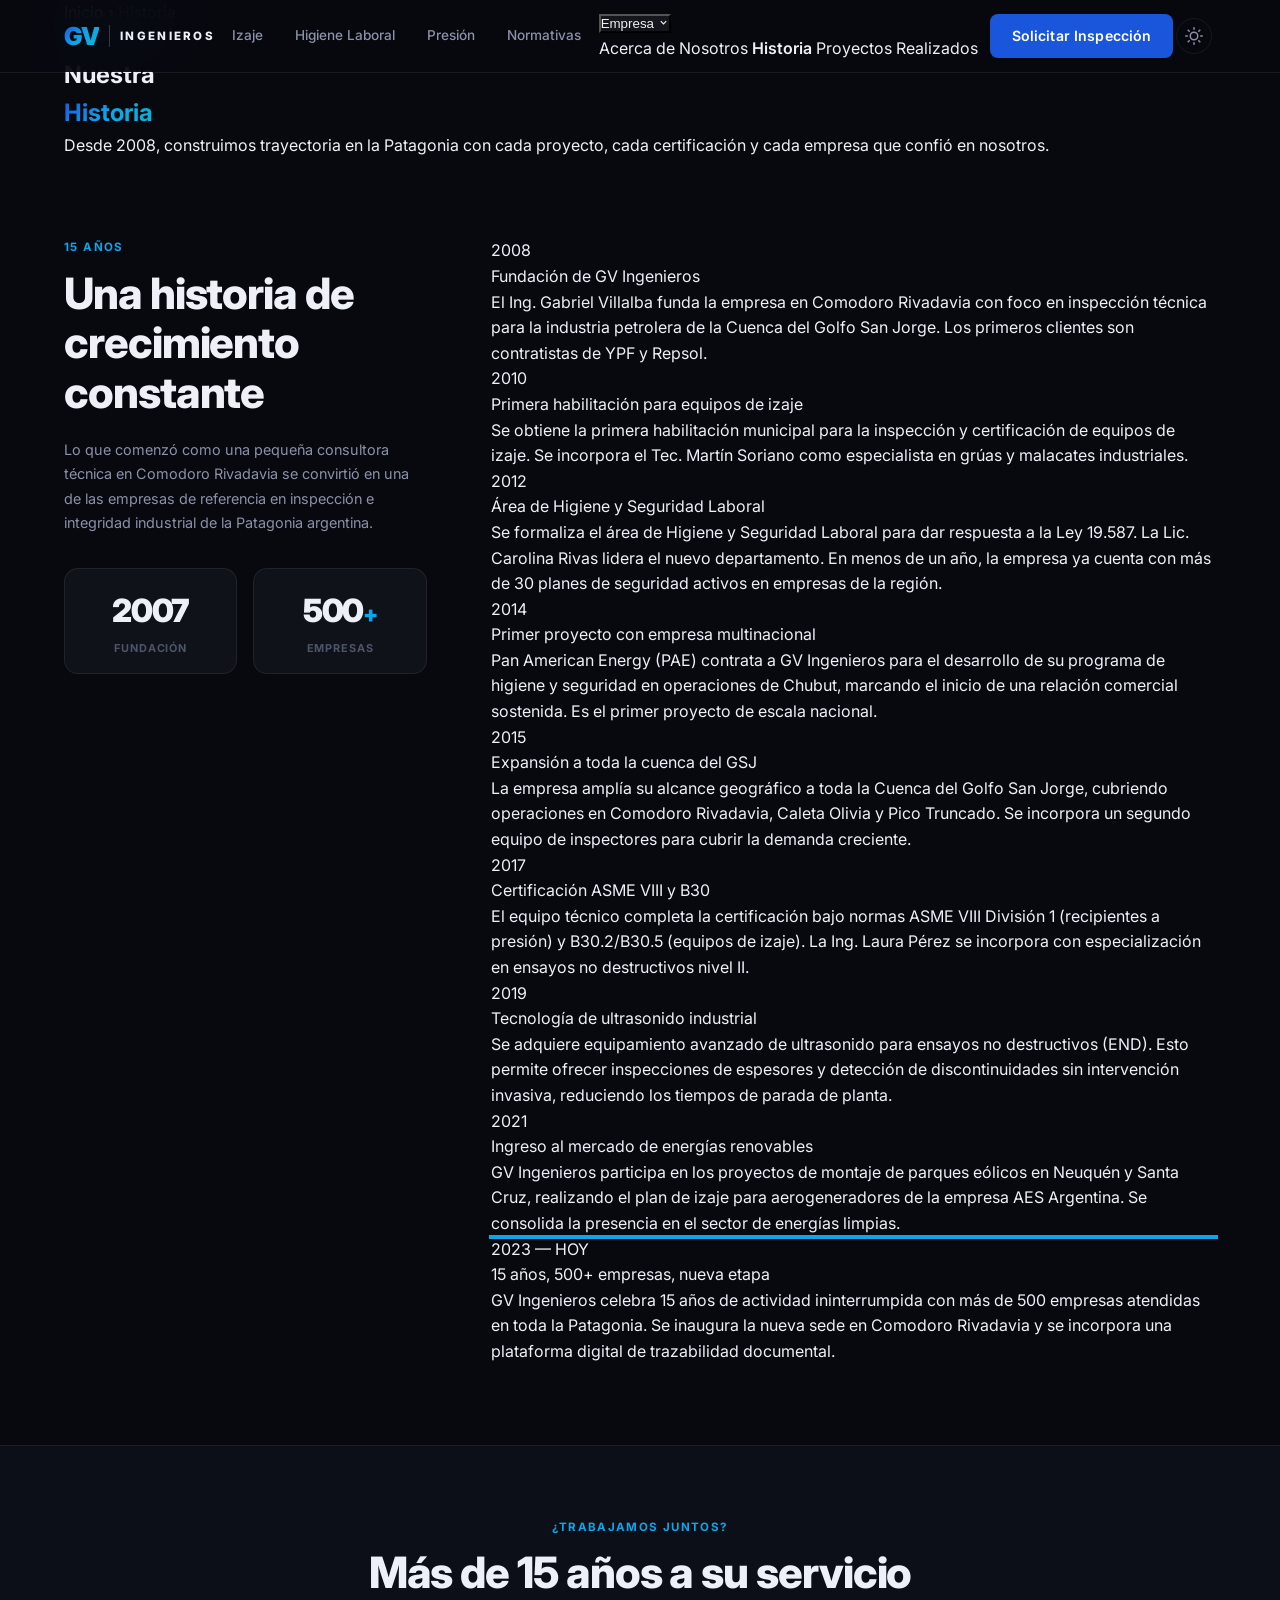
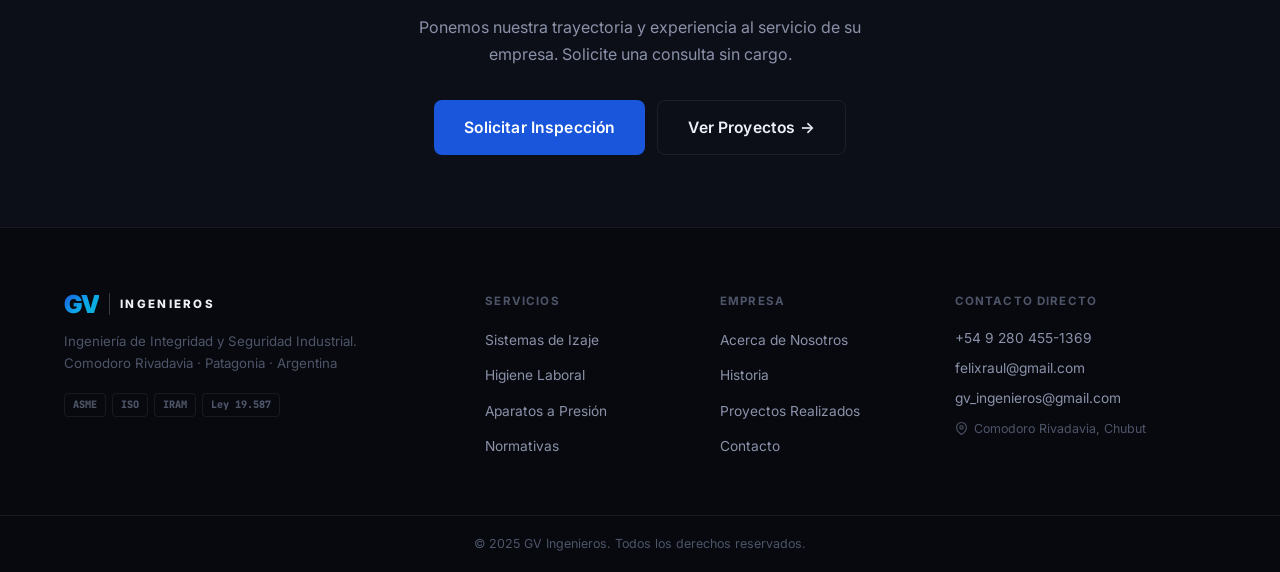
==== historia.html @ 183cc057 "feat: add Nosotros, Historia, Proyectos subpages + nav dropdown - New page nosotros.html: Misión, Vi" ====
<!DOCTYPE html>
<html lang="es">
<head>
  <meta charset="UTF-8" />
  <meta name="viewport" content="width=device-width, initial-scale=1.0" />
  <title>Historia — GV Ingenieros</title>
  <meta name="description" content="Más de 15 años de trayectoria en ingeniería de integridad industrial en la Patagonia argentina. Conocé nuestra historia." />
  <script>if(localStorage.getItem('gv-theme')==='light')document.documentElement.setAttribute('data-theme','light');</script>
  <link rel="stylesheet" href="styles.css" />
  <link rel="preconnect" href="https://fonts.googleapis.com" />
  <link rel="preconnect" href="https://fonts.gstatic.com" crossorigin />
  <link href="https://fonts.googleapis.com/css2?family=Inter:wght@300;400;500;600;700;800;900&family=JetBrains+Mono:wght@400;500&display=swap" rel="stylesheet" />
</head>
<body>

  <!-- ===== HEADER ===== -->
  <header class="header scrolled" id="header">
    <div class="container header__inner">
      <a href="./index.html" class="logo">
        <span class="logo__gv">GV</span>
        <span class="logo__sep"></span>
        <span class="logo__ingenieros">INGENIEROS</span>
      </a>
      <nav class="nav" id="nav">
        <a href="./index.html#izaje"      class="nav__link">Izaje</a>
        <a href="./index.html#higiene"    class="nav__link">Higiene Laboral</a>
        <a href="./index.html#presion"    class="nav__link">Presión</a>
        <a href="./index.html#normativas" class="nav__link">Normativas</a>
        <div class="nav__dropdown">
          <button class="nav__dropdown-btn nav__link--active">
            Empresa
            <svg width="11" height="11" viewBox="0 0 24 24" fill="none" stroke="currentColor" stroke-width="2.5"><polyline points="6 9 12 15 18 9"/></svg>
          </button>
          <div class="nav__dropdown-menu">
            <a href="./nosotros.html">Acerca de Nosotros</a>
            <a href="./historia.html" style="color:var(--text);font-weight:600;">Historia</a>
            <a href="./proyectos.html">Proyectos Realizados</a>
          </div>
        </div>
        <a href="./index.html#contacto" class="btn btn--primary nav__cta">Solicitar Inspección</a>
      </nav>
      <button class="theme-toggle" id="themeToggle" aria-label="Cambiar tema">
        <svg class="theme-toggle__sun" width="18" height="18" viewBox="0 0 24 24" fill="none" stroke="currentColor" stroke-width="2" stroke-linecap="round"><circle cx="12" cy="12" r="5"/><line x1="12" y1="1" x2="12" y2="3"/><line x1="12" y1="21" x2="12" y2="23"/><line x1="4.22" y1="4.22" x2="5.64" y2="5.64"/><line x1="18.36" y1="18.36" x2="19.78" y2="19.78"/><line x1="1" y1="12" x2="3" y2="12"/><line x1="21" y1="12" x2="23" y2="12"/><line x1="4.22" y1="19.78" x2="5.64" y2="18.36"/><line x1="18.36" y1="5.64" x2="19.78" y2="4.22"/></svg>
        <svg class="theme-toggle__moon" width="18" height="18" viewBox="0 0 24 24" fill="none" stroke="currentColor" stroke-width="2" stroke-linecap="round"><path d="M21 12.79A9 9 0 1 1 11.21 3 7 7 0 0 0 21 12.79z"/></svg>
      </button>
      <button class="nav__toggle" id="navToggle" aria-label="Abrir menú" aria-expanded="false">
        <span></span><span></span><span></span>
      </button>
    </div>
  </header>

  <!-- ===== PAGE HERO ===== -->
  <section class="page-hero">
    <div class="container">
      <nav class="page-hero__breadcrumb" aria-label="Breadcrumb">
        <a href="./index.html">Inicio</a>
        <span>›</span>
        <span style="color:var(--text-2)">Historia</span>
      </nav>
      <span class="section-label">Trayectoria</span>
      <h1 class="page-hero__title">Nuestra<br /><span class="gradient-text">Historia</span></h1>
      <p class="page-hero__sub">Desde 2008, construimos trayectoria en la Patagonia con cada proyecto, cada certificación y cada empresa que confió en nosotros.</p>
    </div>
  </section>

  <!-- ===== TIMELINE ===== -->
  <section class="section" style="padding:80px 0;">
    <div class="container">
      <div style="display:grid;grid-template-columns:1fr 2fr;gap:64px;align-items:start;">

        <div class="reveal" style="position:sticky;top:calc(var(--header-h) + 32px);">
          <span class="section-label">15 Años</span>
          <h2 class="section-title" style="margin-bottom:20px;">Una historia de crecimiento constante</h2>
          <p style="font-size:0.9rem;color:var(--text-2);line-height:1.7;">
            Lo que comenzó como una pequeña consultora técnica en Comodoro Rivadavia se convirtió en una de las empresas de referencia en inspección e integridad industrial de la Patagonia argentina.
          </p>
          <div style="margin-top:32px;display:grid;grid-template-columns:1fr 1fr;gap:16px;">
            <div style="background:var(--bg-card);border:1px solid var(--border);border-radius:var(--radius);padding:16px;text-align:center;">
              <div style="font-size:2rem;font-weight:900;letter-spacing:-0.04em;"><span data-target="2008">0</span></div>
              <div style="font-size:0.68rem;font-weight:700;letter-spacing:0.08em;text-transform:uppercase;color:var(--text-3);margin-top:4px;">Fundación</div>
            </div>
            <div style="background:var(--bg-card);border:1px solid var(--border);border-radius:var(--radius);padding:16px;text-align:center;">
              <div style="font-size:2rem;font-weight:900;letter-spacing:-0.04em;"><span data-target="500">0</span><span style="color:var(--brand-teal);font-size:1.4rem;">+</span></div>
              <div style="font-size:0.68rem;font-weight:700;letter-spacing:0.08em;text-transform:uppercase;color:var(--text-3);margin-top:4px;">Empresas</div>
            </div>
          </div>
        </div>

        <div class="reveal">
          <div class="timeline">

            <div class="timeline__item">
              <div class="timeline__dot"></div>
              <div class="timeline__year">2008</div>
              <div class="timeline__title">Fundación de GV Ingenieros</div>
              <div class="timeline__desc">El Ing. Gabriel Villalba funda la empresa en Comodoro Rivadavia con foco en inspección técnica para la industria petrolera de la Cuenca del Golfo San Jorge. Los primeros clientes son contratistas de YPF y Repsol.</div>
            </div>

            <div class="timeline__item">
              <div class="timeline__dot"></div>
              <div class="timeline__year">2010</div>
              <div class="timeline__title">Primera habilitación para equipos de izaje</div>
              <div class="timeline__desc">Se obtiene la primera habilitación municipal para la inspección y certificación de equipos de izaje. Se incorpora el Tec. Martín Soriano como especialista en grúas y malacates industriales.</div>
            </div>

            <div class="timeline__item">
              <div class="timeline__dot"></div>
              <div class="timeline__year">2012</div>
              <div class="timeline__title">Área de Higiene y Seguridad Laboral</div>
              <div class="timeline__desc">Se formaliza el área de Higiene y Seguridad Laboral para dar respuesta a la Ley 19.587. La Lic. Carolina Rivas lidera el nuevo departamento. En menos de un año, la empresa ya cuenta con más de 30 planes de seguridad activos en empresas de la región.</div>
            </div>

            <div class="timeline__item">
              <div class="timeline__dot"></div>
              <div class="timeline__year">2014</div>
              <div class="timeline__title">Primer proyecto con empresa multinacional</div>
              <div class="timeline__desc">Pan American Energy (PAE) contrata a GV Ingenieros para el desarrollo de su programa de higiene y seguridad en operaciones de Chubut, marcando el inicio de una relación comercial sostenida. Es el primer proyecto de escala nacional.</div>
            </div>

            <div class="timeline__item">
              <div class="timeline__dot"></div>
              <div class="timeline__year">2015</div>
              <div class="timeline__title">Expansión a toda la cuenca del GSJ</div>
              <div class="timeline__desc">La empresa amplía su alcance geográfico a toda la Cuenca del Golfo San Jorge, cubriendo operaciones en Comodoro Rivadavia, Caleta Olivia y Pico Truncado. Se incorpora un segundo equipo de inspectores para cubrir la demanda creciente.</div>
            </div>

            <div class="timeline__item">
              <div class="timeline__dot"></div>
              <div class="timeline__year">2017</div>
              <div class="timeline__title">Certificación ASME VIII y B30</div>
              <div class="timeline__desc">El equipo técnico completa la certificación bajo normas ASME VIII División 1 (recipientes a presión) y B30.2/B30.5 (equipos de izaje). La Ing. Laura Pérez se incorpora con especialización en ensayos no destructivos nivel II.</div>
            </div>

            <div class="timeline__item">
              <div class="timeline__dot"></div>
              <div class="timeline__year">2019</div>
              <div class="timeline__title">Tecnología de ultrasonido industrial</div>
              <div class="timeline__desc">Se adquiere equipamiento avanzado de ultrasonido para ensayos no destructivos (END). Esto permite ofrecer inspecciones de espesores y detección de discontinuidades sin intervención invasiva, reduciendo los tiempos de parada de planta.</div>
            </div>

            <div class="timeline__item">
              <div class="timeline__dot"></div>
              <div class="timeline__year">2021</div>
              <div class="timeline__title">Ingreso al mercado de energías renovables</div>
              <div class="timeline__desc">GV Ingenieros participa en los proyectos de montaje de parques eólicos en Neuquén y Santa Cruz, realizando el plan de izaje para aerogeneradores de la empresa AES Argentina. Se consolida la presencia en el sector de energías limpias.</div>
            </div>

            <div class="timeline__item">
              <div class="timeline__dot" style="background:var(--brand-teal);box-shadow:0 0 0 2px var(--brand-teal);"></div>
              <div class="timeline__year">2023 — HOY</div>
              <div class="timeline__title">15 años, 500+ empresas, nueva etapa</div>
              <div class="timeline__desc">GV Ingenieros celebra 15 años de actividad ininterrumpida con más de 500 empresas atendidas en toda la Patagonia. Se inaugura la nueva sede en Comodoro Rivadavia y se incorpora una plataforma digital de trazabilidad documental.</div>
            </div>

          </div>
        </div>

      </div>
    </div>
  </section>

  <!-- ===== CTA ===== -->
  <section style="padding:72px 0;background:var(--bg-2);border-top:1px solid var(--border);">
    <div class="container" style="text-align:center;">
      <div class="reveal">
        <span class="section-label">¿Trabajamos juntos?</span>
        <h2 class="section-title" style="margin-bottom:16px;">Más de 15 años a su servicio</h2>
        <p style="font-size:1rem;color:var(--text-2);max-width:480px;margin:0 auto 32px;line-height:1.7;">
          Ponemos nuestra trayectoria y experiencia al servicio de su empresa. Solicite una consulta sin cargo.
        </p>
        <div style="display:flex;gap:12px;justify-content:center;flex-wrap:wrap;">
          <a href="./index.html#contacto" class="btn btn--primary btn--lg">Solicitar Inspección</a>
          <a href="./proyectos.html" class="btn btn--ghost btn--lg">Ver Proyectos →</a>
        </div>
      </div>
    </div>
  </section>

  <!-- ===== FOOTER ===== -->
  <footer class="footer">
    <div class="container footer__inner">
      <div class="footer__brand">
        <a href="./index.html" class="logo">
          <span class="logo__gv">GV</span>
          <span class="logo__sep"></span>
          <span class="logo__ingenieros">INGENIEROS</span>
        </a>
        <p>Ingeniería de Integridad y Seguridad Industrial.<br />Comodoro Rivadavia · Patagonia · Argentina</p>
        <div class="footer__norms">
          <span>ASME</span><span>ISO</span><span>IRAM</span><span>Ley 19.587</span>
        </div>
      </div>
      <div class="footer__col">
        <h4>Servicios</h4>
        <ul>
          <li><a href="./index.html#izaje">Sistemas de Izaje</a></li>
          <li><a href="./index.html#higiene">Higiene Laboral</a></li>
          <li><a href="./index.html#presion">Aparatos a Presión</a></li>
          <li><a href="./index.html#normativas">Normativas</a></li>
        </ul>
      </div>
      <div class="footer__col">
        <h4>Empresa</h4>
        <ul>
          <li><a href="./nosotros.html">Acerca de Nosotros</a></li>
          <li><a href="./historia.html">Historia</a></li>
          <li><a href="./proyectos.html">Proyectos Realizados</a></li>
          <li><a href="./index.html#contacto">Contacto</a></li>
        </ul>
      </div>
      <div class="footer__col footer__col--contact">
        <h4>Contacto Directo</h4>
        <a href="tel:+5492804551369">+54 9 280 455-1369</a>
        <a href="mailto:felixraul@gmail.com">felixraul@gmail.com</a>
        <a href="mailto:gv_ingenieros@gmail.com">gv_ingenieros@gmail.com</a>
        <span>
          <svg viewBox="0 0 24 24" fill="none" stroke="currentColor" stroke-width="2" width="13" height="13"><path d="M21 10c0 7-9 13-9 13s-9-6-9-13a9 9 0 0118 0z"/><circle cx="12" cy="10" r="3"/></svg>
          Comodoro Rivadavia, Chubut
        </span>
      </div>
    </div>
    <div class="footer__bottom">
      <div class="container">© 2025 GV Ingenieros. Todos los derechos reservados.</div>
    </div>
  </footer>

  <!-- ===== WA FLOTANTE ===== -->
  <a href="https://wa.me/5492804551369?text=Hola%2C%20necesito%20una%20consulta%20t%C3%A9cnica%20con%20GV%20Ingenieros." target="_blank" rel="noopener" class="wa-btn" id="waBtn" aria-label="WhatsApp">
    <svg viewBox="0 0 24 24" fill="currentColor" width="26" height="26"><path d="M17.472 14.382c-.297-.149-1.758-.867-2.03-.967-.273-.099-.471-.148-.67.15-.197.297-.767.966-.94 1.164-.173.199-.347.223-.644.075-.297-.15-1.255-.463-2.39-1.475-.883-.788-1.48-1.761-1.653-2.059-.173-.297-.018-.458.13-.606.134-.133.298-.347.446-.52.149-.174.198-.298.298-.497.099-.198.05-.371-.025-.52-.075-.149-.669-1.612-.916-2.207-.242-.579-.487-.5-.669-.51-.173-.008-.371-.01-.57-.01-.198 0-.52.074-.792.372-.272.297-1.04 1.016-1.04 2.479 0 1.462 1.065 2.875 1.213 3.074.149.198 2.096 3.2 5.077 4.487.709.306 1.262.489 1.694.625.712.227 1.36.195 1.871.118.571-.085 1.758-.719 2.006-1.413.248-.694.248-1.289.173-1.413-.074-.124-.272-.198-.57-.347m-5.421 7.403h-.004a9.87 9.87 0 01-5.031-1.378l-.361-.214-3.741.982.998-3.648-.235-.374a9.86 9.86 0 01-1.51-5.26c.001-5.45 4.436-9.884 9.888-9.884 2.64 0 5.122 1.03 6.988 2.898a9.825 9.825 0 012.893 6.994c-.003 5.45-4.437 9.884-9.885 9.884m8.413-18.297A11.815 11.815 0 0012.05 0C5.495 0 .16 5.335.157 11.892c0 2.096.547 4.142 1.588 5.945L.057 24l6.305-1.654a11.882 11.882 0 005.683 1.448h.005c6.554 0 11.89-5.335 11.893-11.893a11.821 11.821 0 00-3.48-8.413z"/></svg>
    <span class="wa-btn__tip">¿Necesita una inspección?</span>
  </a>

  <script src="script.js"></script>
</body>
</html>
---- styles.css ----
/* ============================================================
   GV INGENIEROS — Styles v2
   ============================================================ */

/* ---- Custom Properties ---- */
:root {
  --bg:        #07090f;
  --bg-2:      #0c0f18;
  --bg-3:      #111520;
  --bg-card:   #0f1219;
  --border:    rgba(255,255,255,0.07);
  --border-h:  rgba(255,255,255,0.14);

  /* Brand */
  --brand-blue:  #1a56db;
  --brand-teal:  #0ea5e9;
  --brand-cyan:  #06b6d4;
  --brand-orange:#f97316;
  --brand-green: #22c55e;
  --brand-purple:#a855f7;

  --accent:     var(--brand-blue);
  --accent-glow:rgba(26,86,219,0.35);

  --text:  #eef0f8;
  --text-2:#8b91a8;
  --text-3:#4e5568;

  --radius:    14px;
  --radius-sm:  8px;
  --radius-lg: 22px;
  --radius-xl: 32px;

  --font:      'Inter', system-ui, sans-serif;
  --font-mono: 'JetBrains Mono', monospace;

  --shadow:    0 4px 32px rgba(0,0,0,0.5);
  --shadow-lg: 0 8px 64px rgba(0,0,0,0.7);

  --header-h: 72px;
  --t: 0.3s cubic-bezier(0.4, 0, 0.2, 1);
  --spring: 0.6s cubic-bezier(0.22, 1, 0.36, 1);
}

/* ---- Light theme overrides ---- */
[data-theme="light"] {
  --bg:        #f4f6fc;
  --bg-2:      #edf0f8;
  --bg-3:      #e4e8f3;
  --bg-card:   #ffffff;
  --border:    rgba(0,0,0,0.08);
  --border-h:  rgba(0,0,0,0.16);
  --text:      #0d1117;
  --text-2:    #4b5467;
  --text-3:    #8892a8;
  --shadow:    0 4px 32px rgba(0,0,0,0.10);
  --shadow-lg: 0 8px 64px rgba(0,0,0,0.16);
  --accent-glow: rgba(26,86,219,0.15);
}

/* Elements with hardcoded dark RGBA — override in light mode */

/* Header: always has a light background in light mode (top + scrolled) */
[data-theme="light"] .header {
  background: rgba(244,246,252,0.96);
  backdrop-filter: blur(20px);
  -webkit-backdrop-filter: blur(20px);
  box-shadow: 0 1px 0 rgba(0,0,0,0.07);
}
[data-theme="light"] .header.scrolled {
  background: rgba(244,246,252,0.98);
  box-shadow: 0 1px 16px rgba(0,0,0,0.10);
}
[data-theme="light"] .logo__sep { background: rgba(0,0,0,0.15); }
[data-theme="light"] .nav__link:hover,
[data-theme="light"] .nav__link--active { background: rgba(0,0,0,0.05); }
/* Mobile nav panel */
[data-theme="light"] .nav {
  background: rgba(244,246,252,0.98) !important;
  border-bottom-color: rgba(0,0,0,0.08);
}

/* Hero & section banners sit on dark images — keep text always white */
[data-theme="light"] .hero {
  --text:   #eef0f8;
  --text-2: #b0b8cc;
  --text-3: #6a7080;
}
[data-theme="light"] .svc-section__banner-content {
  --text:   #eef0f8;
  --text-2: #b0b8cc;
}
/* Hero overlay: keep dark enough for text readability */
[data-theme="light"] .hero__overlay { opacity: 0.62; }
/* svc-items: flip the rgba white tints to rgba black */
[data-theme="light"] .svc-item {
  background: rgba(0,0,0,0.025);
  border-color: rgba(0,0,0,0.07);
}
[data-theme="light"] .svc-item:hover {
  background: rgba(0,0,0,0.045);
  border-color: rgba(0,0,0,0.13);
}
/* Bento cards: keep border visible */
[data-theme="light"] .bento__card { border-color: rgba(0,0,0,0.08); }
/* Report card inside trace section */
[data-theme="light"] .report-card {
  background: var(--bg-card);
  border-color: rgba(0,0,0,0.09);
}
[data-theme="light"] .report-card__header { background: var(--bg-3); }
[data-theme="light"] .report-row { border-bottom-color: rgba(0,0,0,0.06); }
/* ART banner */
[data-theme="light"] .art-banner { background: var(--bg-2); border-color: rgba(0,0,0,0.08); }
/* Nav toggle bars */
[data-theme="light"] .nav__toggle span { background: var(--text); }
/* Splash stays dark regardless */

/* ---- Theme Toggle Button ---- */
.theme-toggle {
  width: 36px; height: 36px;
  border-radius: 50%;
  border: 1px solid var(--border);
  background: transparent;
  cursor: pointer;
  display: flex; align-items: center; justify-content: center;
  color: var(--text-2);
  transition: color var(--t), border-color var(--t), background var(--t);
  padding: 0;
  margin-right: 4px;
  flex-shrink: 0;
}
.theme-toggle:hover {
  color: var(--text);
  background: rgba(255,255,255,0.06);
  border-color: var(--border-h);
}
[data-theme="light"] .theme-toggle:hover { background: rgba(0,0,0,0.05); }
/* Show sun in dark mode (click → go light), moon in light mode (click → go dark) */
.theme-toggle__sun  { display: block; }
.theme-toggle__moon { display: none; }
[data-theme="light"] .theme-toggle__sun  { display: none; }
[data-theme="light"] .theme-toggle__moon { display: block; }

/* ---- Reset ---- */
*, *::before, *::after { box-sizing: border-box; margin: 0; padding: 0; }
html {
  scroll-behavior: smooth;
  font-size: 16px;
  overflow-x: hidden; /* corta cualquier overflow horizontal global */
}
body {
  font-family: var(--font);
  background: var(--bg);
  color: var(--text);
  line-height: 1.6;
  overflow-x: hidden;
  -webkit-font-smoothing: antialiased;
}
img { display: block; max-width: 100%; }
a { color: inherit; text-decoration: none; }
ul { list-style: none; }

/* ---- Utilities ---- */
.container {
  width: 100%;
  max-width: 1200px;
  margin-inline: auto;
  padding-inline: 24px;
}

.gradient-text {
  background: linear-gradient(135deg, var(--brand-blue) 0%, var(--brand-teal) 50%, var(--brand-cyan) 100%);
  -webkit-background-clip: text;
  -webkit-text-fill-color: transparent;
  background-clip: text;
}

.badge {
  display: inline-flex;
  align-items: center;
  padding: 5px 14px;
  border: 1px solid var(--border);
  border-radius: 100px;
  font-size: 0.72rem;
  font-weight: 600;
  letter-spacing: 0.08em;
  text-transform: uppercase;
  color: var(--text-2);
  background: rgba(255,255,255,0.04);
}

.pill {
  display: inline-block;
  padding: 4px 12px;
  border-radius: 100px;
  font-size: 0.7rem;
  font-weight: 700;
  letter-spacing: 0.06em;
  text-transform: uppercase;
}
.pill--blue   { background: rgba(26,86,219,.15); color: #60a5fa; border: 1px solid rgba(26,86,219,.3); }
.pill--teal   { background: rgba(14,165,233,.15); color: #38bdf8; border: 1px solid rgba(14,165,233,.3); }
.pill--orange { background: rgba(249,115,22,.15); color: #fb923c; border: 1px solid rgba(249,115,22,.3); }

.section-label {
  display: block;           /* siempre ocupa línea propia */
  font-size: 0.72rem;
  font-weight: 700;
  letter-spacing: 0.12em;
  text-transform: uppercase;
  color: var(--brand-teal);
  margin-bottom: 12px;
}
.section-title {
  font-size: clamp(1.9rem, 3.8vw, 2.7rem);
  font-weight: 800;
  line-height: 1.15;
  letter-spacing: -0.025em;
}
.section-subtitle {
  margin-top: 16px;
  font-size: 1.05rem;
  color: var(--text-2);
  max-width: min(600px, 100%); /* 600px unificado, sin overflow en mobile */
  line-height: 1.7;
}
.section-header { text-align: center; margin-bottom: 56px; }
.section-header .section-subtitle { margin-inline: auto; }

/* mono */
.mono { font-family: var(--font-mono); font-size: 0.8rem; }
.ok   { color: var(--brand-green); }

/* ---- Buttons ---- */
.btn {
  display: inline-flex;
  align-items: center;
  justify-content: center;
  gap: 8px;
  padding: 11px 22px;
  border-radius: var(--radius-sm);
  font-size: 0.88rem;
  font-weight: 600;
  cursor: pointer;
  border: none;
  transition: var(--t);
  white-space: nowrap;
  letter-spacing: 0.01em;
}
.btn--primary {
  background: var(--brand-blue);
  color: #fff;
}
.btn--primary:hover {
  background: #1447c0;
  box-shadow: 0 0 28px var(--accent-glow);
  transform: translateY(-1px);
}
.btn--ghost {
  background: transparent;
  color: var(--text);
  border: 1px solid var(--border);
}
.btn--ghost:hover {
  border-color: var(--border-h);
  background: rgba(255,255,255,0.05);
}
.btn--white {
  background: #fff;
  color: #07090f;
  font-weight: 700;
}
.btn--white:hover { background: #eef0f8; transform: translateY(-1px); }
.btn--lg  { padding: 14px 30px; font-size: 0.98rem; }
.btn--full { width: 100%; }

/* ============================================================
   REVEAL ANIMATIONS
   ============================================================ */
.reveal {
  opacity: 0;
  transform: translateY(32px);
  transition: opacity var(--spring), transform var(--spring);
}
.reveal.visible {
  opacity: 1;
  transform: translateY(0);
}

/* Stagger delays for siblings */
.reveal:nth-child(2) { transition-delay: 0.1s; }
.reveal:nth-child(3) { transition-delay: 0.18s; }
.reveal:nth-child(4) { transition-delay: 0.26s; }

/* ============================================================
   HEADER
   ============================================================ */
.header {
  position: fixed;
  top: 0; left: 0; right: 0;
  z-index: 200;
  height: var(--header-h);
  transition: background var(--t), box-shadow var(--t), backdrop-filter var(--t);
}
.header.scrolled {
  background: rgba(7,9,15,0.88);
  backdrop-filter: blur(20px);
  -webkit-backdrop-filter: blur(20px);
  box-shadow: 0 1px 0 var(--border);
}
.header__inner {
  display: flex;
  align-items: center;
  justify-content: space-between;
  height: 100%;
}

/* LOGO */
.logo {
  display: flex;
  align-items: center;
  gap: 0;
  font-family: var(--font);
  text-decoration: none;
}
.logo__gv {
  font-size: 1.55rem;
  font-weight: 900;
  letter-spacing: -0.04em;
  line-height: 1;
  background: linear-gradient(135deg, #1a56db 0%, #0ea5e9 50%, #06b6d4 100%);
  -webkit-background-clip: text;
  -webkit-text-fill-color: transparent;
  background-clip: text;
}
.logo__sep {
  display: inline-block;
  width: 1px;
  height: 22px;
  background: rgba(255,255,255,0.2);
  margin: 0 10px;
}
.logo__ingenieros {
  font-size: 0.72rem;
  font-weight: 800;
  letter-spacing: 0.2em;
  color: var(--text);
  text-transform: uppercase;
}

/* NAV */
.nav {
  display: flex;
  align-items: center;
  gap: 4px;
}
.nav__link {
  padding: 8px 14px;
  font-size: 0.85rem;
  font-weight: 500;
  color: var(--text-2);
  border-radius: var(--radius-sm);
  transition: color var(--t), background var(--t);
}
.nav__link:hover,
.nav__link--active {
  color: var(--text);
  background: rgba(255,255,255,0.06);
}
.nav__cta { margin-left: 8px; }

.nav__toggle {
  display: none;
  flex-direction: column;
  justify-content: center;
  align-items: center;
  gap: 5px;
  width: 40px; height: 40px;
  background: none; border: none;
  cursor: pointer; padding: 4px;
}
.nav__toggle span {
  display: block;
  width: 22px; height: 2px;
  background: var(--text);
  border-radius: 2px;
  transition: var(--t);
}
.nav__toggle.open span:nth-child(1) { transform: translateY(7px) rotate(45deg); }
.nav__toggle.open span:nth-child(2) { opacity: 0; }
.nav__toggle.open span:nth-child(3) { transform: translateY(-7px) rotate(-45deg); }

/* ============================================================
   HERO
   ============================================================ */
.hero {
  position: relative;
  min-height: 100svh;
  display: flex;
  align-items: center;
  padding-top: var(--header-h);
  overflow: hidden;
  background: var(--bg);
}

/* background image layer — solo extiende verticalmente para el parallax;
   NUNCA horizontalmente para evitar overflow en mobile */
.hero__bg {
  position: absolute;
  top: -50px;
  bottom: -50px;
  left: 0;
  right: 0;
  z-index: 0;
  will-change: transform;
}
.hero__bg-img {
  width: 100%; height: 100%;
  object-fit: cover;
  object-position: center;
  filter: brightness(0.35) saturate(0.7);
}

/* dark gradient overlay */
.hero__overlay {
  position: absolute;
  inset: 0;
  z-index: 1;
  background:
    linear-gradient(to right, rgba(7,9,15,0.85) 40%, rgba(7,9,15,0.5) 100%),
    linear-gradient(to bottom, transparent 50%, var(--bg) 100%);
}

/* animated grid lines */
.hero__grid {
  position: absolute;
  inset: 0;
  z-index: 2;
  background-image:
    linear-gradient(rgba(26,86,219,0.04) 1px, transparent 1px),
    linear-gradient(90deg, rgba(26,86,219,0.04) 1px, transparent 1px);
  background-size: 72px 72px;
  animation: gridDrift 25s linear infinite;
}
@keyframes gridDrift {
  0%   { background-position: 0 0; }
  100% { background-position: 72px 72px; }
}

.hero__content {
  position: relative;
  z-index: 3;
  padding-block: 80px;
  max-width: 740px;
}

/* eyebrow */
.hero__eyebrow {
  display: flex;
  align-items: center;
  gap: 10px;
  margin-bottom: 24px;
  font-size: 0.78rem;
  color: var(--text-2);
  letter-spacing: 0.05em;
}
.eyebrow-dot {
  display: inline-block;
  width: 8px; height: 8px;
  border-radius: 50%;
  background: var(--brand-teal);
  box-shadow: 0 0 12px var(--brand-teal);
  animation: pulse 2.5s ease-in-out infinite;
}
@keyframes pulse {
  0%,100% { box-shadow: 0 0 8px var(--brand-teal); }
  50%      { box-shadow: 0 0 20px var(--brand-teal); }
}

.hero__title {
  font-size: clamp(2.8rem, 6vw, 4.2rem);
  font-weight: 900;
  line-height: 1.08;
  letter-spacing: -0.03em;
  margin-bottom: 20px;
}

.hero__subtitle {
  font-size: clamp(1rem, 1.8vw, 1.15rem);
  color: var(--text-2);
  max-width: min(600px, 100%); /* alineado con .section-subtitle */
  line-height: 1.72;
  margin-bottom: 16px;
}

.hero__norms {
  display: flex;
  flex-wrap: wrap;
  gap: 8px;
  margin-bottom: 36px;
}
.hero__norms span {
  font-size: 0.7rem;
  font-family: var(--font-mono);
  color: var(--brand-teal);
  padding: 4px 10px;
  border: 1px solid rgba(14,165,233,0.25);
  border-radius: 100px;
  background: rgba(14,165,233,0.07);
  letter-spacing: 0.04em;
}

.hero__actions {
  display: flex;
  gap: 12px;
  flex-wrap: wrap;
  margin-bottom: 60px;
}

.hero__stats {
  display: flex;
  align-items: center;
  gap: 28px;
  flex-wrap: wrap;
}
.stat { display: flex; flex-direction: column; }

/* wrapper garantiza que número y signo estén en la misma línea */
.stat__value {
  display: flex;
  align-items: baseline;
  gap: 1px;
  line-height: 1;
}
.stat__number {
  font-size: 2.2rem;
  font-weight: 900;
  font-family: var(--font-mono);
  color: var(--text);
  letter-spacing: -0.04em;
  line-height: 1;
}
.stat__plus {
  font-size: 1.3rem;
  font-weight: 900;
  color: var(--brand-teal);
  font-family: var(--font-mono);
  line-height: 1;
  align-self: flex-start;
  margin-top: 2px;
}
.stat__label {
  font-size: 0.72rem;
  color: var(--text-3);
  letter-spacing: 0.04em;
  text-transform: uppercase;
  margin-top: 4px;
}
.stat__divider {
  width: 1px; height: 40px;
  background: var(--border);
}

.hero__scroll-cue {
  position: absolute;
  bottom: 32px; right: 32px;
  display: flex;
  flex-direction: column;
  align-items: center;
  gap: 10px;
  font-size: 0.65rem;
  letter-spacing: 0.14em;
  text-transform: uppercase;
  color: var(--text-3);
  z-index: 3;
}
.hero__scroll-line {
  width: 1px; height: 52px;
  background: linear-gradient(to bottom, var(--text-3), transparent);
  animation: scrollFade 2s ease-in-out infinite;
}
@keyframes scrollFade {
  0%,100% { opacity: .4; transform: scaleY(1); }
  50%      { opacity: 1; transform: scaleY(1.15); }
}

/* ============================================================
   NORMATIVE STRIP — layout centrado vertical
   ============================================================ */
.norm-strip {
  background: var(--bg-2);
  border-top:    1px solid var(--border);
  border-bottom: 1px solid var(--border);
  padding: 32px 0;
}
.norm-strip__inner {
  display: flex;
  flex-direction: column;
  align-items: center;
  gap: 16px;
}
.norm-strip__label {
  font-size: 0.68rem;
  color: var(--text-3);
  text-transform: uppercase;
  letter-spacing: 0.12em;
  text-align: center;
}
.norm-strip__logos {
  display: flex;
  align-items: center;
  justify-content: center;
  gap: 8px;
  flex-wrap: wrap;
}
.norm-badge {
  display: flex;
  flex-direction: column;
  align-items: center;
  padding: 8px 18px;
  border: 1px solid var(--border);
  border-radius: var(--radius-sm);
  background: rgba(255,255,255,0.03);
  cursor: default;
  transition: border-color var(--t), background var(--t), transform var(--t);
}
.norm-badge:hover {
  border-color: rgba(26,86,219,0.5);
  background: rgba(26,86,219,0.07);
  transform: translateY(-2px);
}
.norm-badge__code {
  font-size: 0.8rem;
  font-weight: 900;
  font-family: var(--font-mono);
  color: var(--text);
  letter-spacing: 0.04em;
}
.norm-badge__sub {
  font-size: 0.6rem;
  color: var(--text-3);
  white-space: nowrap;
  margin-top: 1px;
}

/* ============================================================
   SERVICES BENTO
   ============================================================ */
.services { padding: 96px 0; }

.bento {
  display: grid;
  grid-template-columns: repeat(3, 1fr);
  gap: 16px;
}

.bento__card {
  position: relative;
  background: var(--bg-card);
  border: 1px solid var(--border);
  border-radius: var(--radius-lg);
  overflow: hidden;
  transition: border-color var(--t), transform var(--t), box-shadow var(--t);
  display: flex;
  flex-direction: column;
}
.bento__card:hover {
  border-color: var(--border-h);
  transform: translateY(-4px);
  box-shadow: var(--shadow);
}

/* image thumbnail */
.bento__card-img {
  position: relative;
  height: 200px;
  overflow: hidden;
}
.bento__card-img img {
  width: 100%; height: 100%;
  object-fit: cover;
  object-position: center;
  transition: transform 0.7s ease;
}
.bento__card:hover .bento__card-img img {
  transform: scale(1.06);
}
/* color-tinted overlays per service */
.bento__card--izaje   .bento__card-img::after { content:''; position:absolute; inset:0; background: linear-gradient(to bottom, rgba(26,86,219,0.15), rgba(7,9,15,0.7)); }
.bento__card--higiene .bento__card-img::after { content:''; position:absolute; inset:0; background: linear-gradient(to bottom, rgba(14,165,233,0.15), rgba(7,9,15,0.7)); }
.bento__card--presion .bento__card-img::after { content:''; position:absolute; inset:0; background: linear-gradient(to bottom, rgba(249,115,22,0.15), rgba(7,9,15,0.7)); }

.bento__card-content {
  padding: 26px 28px 28px;
  flex: 1;
  display: flex;
  flex-direction: column;
}
.bento__card-content h3 {
  font-size: 1.25rem;
  font-weight: 700;
  color: var(--text);
  margin: 10px 0 10px;
  letter-spacing: -0.02em;
}
.bento__card-content p {
  font-size: 0.875rem;
  color: var(--text-2);
  line-height: 1.65;
  margin-bottom: 16px;
}

.feat-list {
  display: flex;
  flex-direction: column;
  gap: 7px;
  margin-bottom: 22px;
  flex: 1;
}
.feat-list li {
  font-size: 0.82rem;
  color: var(--text-2);
  padding-left: 16px;
  position: relative;
}
.feat-list li::before {
  content: '';
  position: absolute;
  left: 0; top: 50%;
  transform: translateY(-50%);
  width: 5px; height: 5px;
  border-radius: 50%;
}
.bento__card--izaje   .feat-list li::before { background: #60a5fa; }
.bento__card--higiene .feat-list li::before { background: #38bdf8; }
.bento__card--presion .feat-list li::before { background: #fb923c; }

.card-link {
  font-size: 0.82rem;
  font-weight: 600;
  color: var(--brand-teal);
  transition: color var(--t);
  margin-top: auto;
}
.card-link:hover { color: var(--brand-cyan); }

/* ============================================================
   SERVICE DETAIL SECTIONS
   ============================================================ */
.svc-section {
  background: var(--bg-2);
  border-top: 1px solid var(--border);
}

/* Banner with image */
.svc-section__banner {
  position: relative;
  height: 340px;
  overflow: hidden;
  display: flex;
  align-items: flex-end;
}
.svc-section__banner-bg {
  position: absolute;
  inset: 0;
}
.svc-section__banner-bg img {
  width: 100%; height: 100%;
  object-fit: cover;
  object-position: center;
  filter: brightness(0.35) saturate(0.6);
  animation: kenBurns 18s ease-in-out infinite alternate;
}
@keyframes kenBurns {
  0%   { transform: scale(1);    object-position: center center; }
  100% { transform: scale(1.07); object-position: 60% 40%; }
}

.svc-section__banner-overlay {
  position: absolute;
  inset: 0;
  z-index: 1;
}
.svc-section--blue   .svc-section__banner-overlay { background: linear-gradient(135deg, rgba(26,86,219,0.35) 0%, rgba(7,9,15,0.6) 100%); }
.svc-section--teal   .svc-section__banner-overlay { background: linear-gradient(135deg, rgba(14,165,233,0.35) 0%, rgba(7,9,15,0.6) 100%); }
.svc-section--orange .svc-section__banner-overlay { background: linear-gradient(135deg, rgba(249,115,22,0.35) 0%, rgba(7,9,15,0.6) 100%); }

.svc-section__banner-content {
  position: relative;
  z-index: 2;
  padding-bottom: 40px;
}
.svc-eyebrow {
  font-size: 0.75rem;
  font-weight: 600;
  letter-spacing: 0.1em;
  text-transform: uppercase;
  color: rgba(255,255,255,0.6);
  margin-bottom: 8px;
}
.svc-title {
  font-size: clamp(2rem, 4vw, 3rem);
  font-weight: 900;
  color: #fff;
  letter-spacing: -0.03em;
  line-height: 1.1;
  text-shadow: 0 2px 20px rgba(0,0,0,0.5);
}
.svc-subtitle {
  margin-top: 10px;
  font-size: 0.85rem;
  font-family: var(--font-mono);
  color: rgba(255,255,255,0.5);
  letter-spacing: 0.04em;
}

/* Section body */
.svc-section__body {
  padding: 56px 0 72px;
  display: flex;
  flex-direction: column;
  gap: 0; /* gaps manejados por svc-group + svc-group border */
}

/* ASME note */
.asme-note {
  display: flex;
  align-items: flex-start;
  gap: 16px;
  padding: 20px 24px;
  margin-bottom: 40px; /* espacio antes del primer svc-group */
  background: rgba(26,86,219,0.08);
  border: 1px solid rgba(26,86,219,0.2);
  border-radius: var(--radius);
  color: var(--text-2);
  font-size: 0.9rem;
  line-height: 1.6;
}
.asme-note svg { flex-shrink: 0; color: var(--brand-teal); margin-top: 2px; }
.asme-note strong { color: var(--text); }

/* Service group — separador visual entre grupos */
.svc-group {
  display: flex;
  flex-direction: column;
  gap: 20px;
  padding-bottom: 40px;
}
.svc-group:last-child { padding-bottom: 0; }
.svc-group + .svc-group {
  padding-top: 40px;
  border-top: 1px solid var(--border);
}
.svc-group__header {
  display: flex;
  align-items: center;
  gap: 14px;
}
.svc-group__header h3 {
  font-size: 1rem;
  font-weight: 700;
  color: var(--text);
  letter-spacing: 0.06em;
  text-transform: uppercase;
}
.svc-group__icon {
  width: 38px; height: 38px;
  border-radius: 10px;
  display: flex;
  align-items: center;
  justify-content: center;
  flex-shrink: 0;
}
.svc-group__icon svg { width: 18px; height: 18px; }
.svc-group__icon--blue   { background: rgba(26,86,219,.12); border: 1px solid rgba(26,86,219,.25); color: #60a5fa; }
.svc-group__icon--teal   { background: rgba(14,165,233,.12); border: 1px solid rgba(14,165,233,.25); color: #38bdf8; }
.svc-group__icon--orange { background: rgba(249,115,22,.12); border: 1px solid rgba(249,115,22,.25); color: #fb923c; }

/* Service items grid */
.svc-items {
  display: grid;
  grid-template-columns: repeat(auto-fill, minmax(260px, 1fr));
  gap: 10px;
}
.svc-item {
  display: flex;
  align-items: flex-start;
  gap: 14px;
  padding: 16px 18px;
  background: rgba(255,255,255,0.025);
  border: 1px solid var(--border);
  border-radius: var(--radius);
  transition: border-color var(--t), background var(--t), transform var(--t);
}
.svc-item:hover {
  border-color: var(--border-h);
  background: rgba(255,255,255,0.045);
  transform: translateY(-2px);
}
.svc-item svg {
  width: 18px; height: 18px;
  flex-shrink: 0;
  color: var(--text-3);
  margin-top: 2px;
}
.svc-section--blue   .svc-item:hover svg { color: #60a5fa; }
.svc-section--teal   .svc-item:hover svg { color: #38bdf8; }
.svc-section--orange .svc-item:hover svg { color: #fb923c; }
.svc-item strong {
  display: block;
  font-size: 0.875rem;
  font-weight: 600;
  color: var(--text);
  margin-bottom: 3px;
}
.svc-item p {
  font-size: 0.8rem;
  color: var(--text-3);
  line-height: 1.5;
}

/* ============================================================
   TRAZABILIDAD
   ============================================================ */
.trace {
  padding: 96px 0;
  background: var(--bg);
  border-top: 1px solid var(--border);
}
.trace__inner {
  display: grid;
  grid-template-columns: 1fr 1fr;
  gap: clamp(40px, 6vw, 80px); /* gap elástico, no tan agresivo en laptop */
  align-items: center;
}
.trace__lead {
  margin-top: 20px;
  margin-bottom: 36px;
  font-size: 1rem;
  color: var(--text-2);
  line-height: 1.72;
}
.trace__feats {
  display: flex;
  flex-direction: column;
  gap: 22px;
}
.trace__feat {
  display: flex;
  gap: 14px;
  align-items: flex-start;
}
.trace__feat-icon {
  width: 38px; height: 38px;
  background: rgba(26,86,219,.1);
  border: 1px solid rgba(26,86,219,.2);
  border-radius: 10px;
  display: flex;
  align-items: center;
  justify-content: center;
  color: var(--brand-teal);
  flex-shrink: 0;
}
.trace__feat-icon svg { width: 17px; height: 17px; }
.trace__feat strong {
  display: block;
  font-size: 0.875rem;
  font-weight: 600;
  color: var(--text);
  margin-bottom: 4px;
}
.trace__feat p {
  font-size: 0.82rem;
  color: var(--text-2);
  line-height: 1.55;
}

/* Report Card mockup */
.trace__visual { position: relative; }

.report-card {
  background: var(--bg-card);
  border: 1px solid var(--border);
  border-radius: var(--radius-lg);
  overflow: hidden;
  box-shadow: var(--shadow-lg);
}
.report-card__header {
  display: flex;
  align-items: center;
  gap: 10px;
  padding: 16px 20px;
  border-bottom: 1px solid var(--border);
  background: rgba(255,255,255,0.025);
}
.report-card__dots { display: flex; gap: 5px; }
.report-card__dots span {
  display: block;
  width: 9px; height: 9px;
  border-radius: 50%;
}
.report-card__dots span:nth-child(1) { background: #ff5f57; }
.report-card__dots span:nth-child(2) { background: #febc2e; }
.report-card__dots span:nth-child(3) { background: #28c840; }
.report-card__title {
  font-size: 0.72rem;
  font-weight: 600;
  text-transform: uppercase;
  letter-spacing: 0.08em;
  color: var(--text-3);
  flex: 1;
  text-align: center;
}
.report-card__id {
  font-size: 0.72rem;
  font-family: var(--font-mono);
  color: var(--brand-teal);
}
.report-card__body { padding: 8px 20px; }
.report-row {
  display: flex;
  justify-content: space-between;
  align-items: center;
  padding: 10px 0;
  border-bottom: 1px solid rgba(255,255,255,0.04);
  font-size: 0.82rem;
}
.report-row:last-child { border-bottom: none; }
.report-row > span:first-child { color: var(--text-3); }
.report-card__footer {
  padding: 16px 20px;
  border-top: 1px solid var(--border);
  background: rgba(255,255,255,0.02);
  display: flex;
  align-items: center;
  gap: 12px;
}
.report-card__footer > span:first-child { font-size: 0.75rem; color: var(--text-3); white-space: nowrap; }
.report-progress {
  flex: 1;
  height: 4px;
  background: rgba(255,255,255,0.08);
  border-radius: 4px;
  overflow: hidden;
}
.report-progress__bar {
  height: 100%;
  width: 0; /* animated via JS */
  background: linear-gradient(90deg, var(--brand-blue), var(--brand-cyan));
  border-radius: 4px;
  transition: width 1.2s cubic-bezier(0.22, 1, 0.36, 1) 0.3s;
}

.trace__visual-glow {
  position: absolute;
  inset: -40px;
  background: radial-gradient(circle at 50% 50%, rgba(26,86,219,0.08) 0%, transparent 65%);
  pointer-events: none;
  z-index: -1;
}

/* ============================================================
   ART BANNER
   ============================================================ */
.art-banner {
  padding: 40px 0;
  background: linear-gradient(135deg, #0c1428 0%, #08101e 100%);
  border-top: 1px solid rgba(26,86,219,0.2);
  border-bottom: 1px solid rgba(26,86,219,0.2);
}
.art-banner__inner {
  display: flex;
  align-items: center;
  gap: 24px;
  flex-wrap: wrap;
}
.art-banner__icon { color: var(--brand-teal); flex-shrink: 0; }
.art-banner__icon svg { width: 40px; height: 40px; }
.art-banner__text {
  flex: 1;
  font-size: 1rem;
  color: var(--text-2);
  line-height: 1.65;
  min-width: 220px;
}
.art-banner__text strong { color: var(--text); }

/* ============================================================
   CAPACITACIÓN
   ============================================================ */
.training { padding: 96px 0; background: var(--bg-2); border-top: 1px solid var(--border); }
.training__grid {
  display: grid;
  grid-template-columns: repeat(4, 1fr);
  gap: 14px;
}
.training__card {
  background: var(--bg-card);
  border: 1px solid var(--border);
  border-radius: var(--radius);
  padding: 28px 22px;
  display: flex;
  flex-direction: column;
  align-items: flex-start;
  gap: 14px;
  transition: border-color var(--t), transform var(--t), box-shadow var(--t);
}
.training__card:hover {
  border-color: rgba(26,86,219,0.35);
  transform: translateY(-3px);
  box-shadow: 0 8px 32px rgba(26,86,219,0.12);
}
.training__card svg { color: var(--brand-teal); flex-shrink: 0; }
.training__card h4 {
  font-size: 0.95rem;
  font-weight: 700;
  color: var(--text);
}
.training__card p {
  font-size: 0.82rem;
  color: var(--text-2);
  line-height: 1.6;
}

/* ============================================================
   CONTACTO
   ============================================================ */
.contact { padding: 96px 0; border-top: 1px solid var(--border); }
.contact__grid {
  display: grid;
  grid-template-columns: 1fr 1fr 1.1fr;
  gap: 16px;
  align-items: start;
}
.contact__card {
  background: var(--bg-card);
  border: 1px solid var(--border);
  border-radius: var(--radius-lg);
  padding: 32px;
  display: flex;
  flex-direction: column;
  gap: 10px;
  transition: border-color var(--t), box-shadow var(--t);
}
.contact__card:hover {
  border-color: var(--border-h);
  box-shadow: 0 8px 40px rgba(0,0,0,0.4);
}
.contact__avatar {
  width: 56px; height: 56px;
  border-radius: 14px;
  display: flex;
  align-items: center;
  justify-content: center;
  font-size: 1.15rem;
  font-weight: 900;
  color: #fff;
  letter-spacing: -0.02em;
  margin-bottom: 6px;
}
.contact__avatar--blue   { background: linear-gradient(135deg, var(--brand-blue), var(--brand-teal)); }
.contact__avatar--purple { background: linear-gradient(135deg, #7c3aed, var(--brand-purple)); }

.contact__role {
  font-size: 0.7rem;
  font-weight: 700;
  text-transform: uppercase;
  letter-spacing: 0.1em;
  color: var(--brand-teal);
}
.contact__name {
  font-size: 1.1rem;
  font-weight: 700;
  color: var(--text);
  letter-spacing: -0.01em;
}
.contact__spec {
  font-size: 0.8rem;
  color: var(--text-2);
  line-height: 1.55;
  margin-bottom: 10px;
}
.contact__actions {
  display: flex;
  flex-direction: column;
  gap: 7px;
}
.contact__btn {
  display: flex;
  align-items: center;
  gap: 10px;
  padding: 10px 14px;
  border-radius: var(--radius-sm);
  font-size: 0.82rem;
  font-weight: 500;
  border: 1px solid var(--border);
  color: var(--text-2);
  transition: border-color var(--t), background var(--t), color var(--t);
}
.contact__btn svg { width: 14px; height: 14px; flex-shrink: 0; }
.contact__btn:hover { border-color: var(--border-h); background: rgba(255,255,255,0.05); color: var(--text); }
.contact__btn--wa { color: #4ade80; border-color: rgba(74,222,128,0.2); background: rgba(74,222,128,0.05); }
.contact__btn--wa:hover { border-color: #4ade80; background: rgba(74,222,128,0.1); }

/* Quick form */
.contact__form-wrap {
  background: var(--bg-card);
  border: 1px solid var(--border);
  border-radius: var(--radius-lg);
  padding: 32px;
}
.contact__form-wrap h3 {
  font-size: 1.1rem;
  font-weight: 700;
  color: var(--text);
  margin-bottom: 24px;
}
.cform { display: flex; flex-direction: column; gap: 14px; }
.cform__row {
  display: grid;
  grid-template-columns: 1fr 1fr;
  gap: 14px;
}
.cform__field {
  display: flex;
  flex-direction: column;
  gap: 6px;
}
.cform__field label { font-size: 0.78rem; font-weight: 500; color: var(--text-2); }
.cform__field input,
.cform__field select,
.cform__field textarea {
  background: rgba(255,255,255,0.04);
  border: 1px solid var(--border);
  border-radius: var(--radius-sm);
  padding: 10px 13px;
  font-size: 0.855rem;
  font-family: var(--font);
  color: var(--text);
  transition: border-color var(--t), background var(--t);
  resize: vertical;
  outline: none;
}
.cform__field input::placeholder,
.cform__field textarea::placeholder { color: var(--text-3); }
.cform__field select option { background: var(--bg-3); }
.cform__field input:focus,
.cform__field select:focus,
.cform__field textarea:focus {
  border-color: var(--brand-blue);
  background: rgba(26,86,219,0.05);
}

/* ============================================================
   FOOTER
   ============================================================ */
.footer {
  background: var(--bg);
  border-top: 1px solid var(--border);
  padding-top: 64px;
}
.footer__inner {
  display: grid;
  grid-template-columns: 2fr 1fr 1fr 1.4fr;
  gap: 48px;
  padding-bottom: 56px;
}
.footer__brand .logo { margin-bottom: 14px; }
.footer__brand p {
  font-size: 0.83rem;
  color: var(--text-3);
  line-height: 1.65;
  margin-bottom: 18px;
}
.footer__norms { display: flex; gap: 6px; flex-wrap: wrap; }
.footer__norms span {
  font-size: 0.64rem;
  font-weight: 800;
  font-family: var(--font-mono);
  padding: 3px 8px;
  border: 1px solid var(--border);
  border-radius: 4px;
  color: var(--text-3);
}
.footer__col h4 {
  font-size: 0.72rem;
  font-weight: 700;
  text-transform: uppercase;
  letter-spacing: 0.1em;
  color: var(--text-3);
  margin-bottom: 16px;
}
.footer__col ul { display: flex; flex-direction: column; gap: 10px; }
.footer__col li a {
  font-size: 0.86rem;
  color: var(--text-2);
  transition: color var(--t);
}
.footer__col li a:hover { color: var(--text); }
.footer__col--contact h4 { margin-bottom: 16px; }
.footer__col--contact a {
  display: block;
  font-size: 0.86rem;
  color: var(--text-2);
  margin-bottom: 8px;
  transition: color var(--t);
}
.footer__col--contact a:hover { color: var(--brand-teal); }
.footer__col--contact span {
  display: flex;
  align-items: center;
  gap: 6px;
  font-size: 0.78rem;
  color: var(--text-3);
  margin-top: 10px;
}

.footer__bottom {
  border-top: 1px solid var(--border);
  padding: 18px 0;
}
.footer__bottom .container {
  font-size: 0.78rem;
  color: var(--text-3);
  text-align: center;
}

/* ============================================================
   WHATSAPP FLOATING BTN
   ============================================================ */
.wa-btn {
  position: fixed;
  bottom: 28px; right: 28px;
  z-index: 300;
  width: 58px; height: 58px;
  background: #25d366;
  border-radius: 50%;
  display: flex;
  align-items: center;
  justify-content: center;
  color: #fff;
  box-shadow: 0 4px 20px rgba(37,211,102,0.45);
  transition: transform var(--t), box-shadow var(--t);
  opacity: 0;
  transform: scale(0.5);
}
.wa-btn.visible { opacity: 1; transform: scale(1); }
.wa-btn:hover {
  transform: scale(1.1) translateY(-2px);
  box-shadow: 0 8px 30px rgba(37,211,102,0.6);
}
.wa-btn__tip {
  position: absolute;
  right: calc(100% + 12px);
  background: var(--bg-3);
  border: 1px solid var(--border);
  color: var(--text);
  font-size: 0.76rem;
  font-weight: 500;
  padding: 7px 13px;
  border-radius: var(--radius-sm);
  white-space: nowrap;
  opacity: 0;
  pointer-events: none;
  transform: translateX(8px);
  transition: opacity 0.2s, transform 0.2s;
}
.wa-btn:hover .wa-btn__tip { opacity: 1; transform: translateX(0); }

/* ============================================================
   RESPONSIVE
   ============================================================ */
@media (max-width: 1100px) {
  .bento { grid-template-columns: 1fr 1fr; }
  .training__grid { grid-template-columns: repeat(2, 1fr); }
  .trace__inner { gap: 48px; } /* refuerzo a clamp en pantallas medianas */
  .footer__inner { grid-template-columns: 1fr 1fr 1fr; }
  .footer__brand { grid-column: 1 / -1; }
}

@media (max-width: 900px) {
  .trace__inner { grid-template-columns: 1fr; gap: 48px; }
  .contact__grid { grid-template-columns: 1fr 1fr; }
  .contact__form-wrap { grid-column: 1 / -1; }
  .footer__inner { grid-template-columns: 1fr 1fr; gap: 36px; }
  .footer__brand { grid-column: 1 / -1; }
  .cform__row { grid-template-columns: 1fr; }
}

@media (max-width: 768px) {
  :root { --header-h: 60px; }

  /* ---- NAV MOBILE: opacity/visibility en lugar de transform
         para evitar que el borde inferior del menú se asoma
         sobre el header cuando translateY no basta ---- */
  .nav {
    position: fixed;
    top: var(--header-h);
    left: 0;
    right: 0;
    flex-direction: column;
    align-items: stretch;
    gap: 0;
    background: rgba(7, 9, 15, 0.97);
    backdrop-filter: blur(24px);
    -webkit-backdrop-filter: blur(24px);
    border-bottom: 1px solid var(--border);
    padding: 12px 16px 20px;
    /* Hidden state — invisible, not interactable */
    opacity: 0;
    visibility: hidden;
    pointer-events: none;
    transform: translateY(-6px);
    transition: opacity 0.25s ease, visibility 0.25s ease, transform 0.25s ease;
    z-index: 150;
    /* clamp height so it never bleeds past viewport */
    max-height: calc(100svh - var(--header-h));
    overflow-y: auto;
  }
  .nav.open {
    opacity: 1;
    visibility: visible;
    pointer-events: auto;
    transform: translateY(0);
  }
  .nav__link {
    padding: 14px 16px;
    border-radius: var(--radius-sm);
    font-size: 1rem;
    border-bottom: 1px solid rgba(255,255,255,0.05);
  }
  .nav__link:last-of-type { border-bottom: none; }
  .nav__cta {
    margin-left: 0;
    margin-top: 12px;
    width: 100%;
    justify-content: center;
  }
  .nav__toggle { display: flex; }

  /* ---- Content ---- */
  .container { padding-inline: 18px; }
  .bento { grid-template-columns: 1fr; }
  .training__grid { grid-template-columns: 1fr 1fr; }
  .contact__grid { grid-template-columns: 1fr; }
  .contact__form-wrap { grid-column: auto; }
  .footer__inner { grid-template-columns: 1fr; }
  .footer__brand { grid-column: auto; }
  .hero__scroll-cue { display: none; }
  .art-banner__inner { flex-direction: column; text-align: center; }
  /* norm-strip ya es columna centrada — en mobile solo ajustar logos */
  .norm-strip__logos { gap: 6px; }
  .svc-section__banner { height: 240px; }

  /* Banners de servicio: centrar texto en mobile */
  .svc-section__banner-content { text-align: center; }

  /* Footer: centrar columnas en mobile */
  .footer__col { text-align: center; }
  .footer__col ul { align-items: center; }
  .footer__col--contact { text-align: center; }
  .footer__col--contact span { justify-content: center; }
  .footer__brand { text-align: center; }
  .footer__brand .logo { justify-content: center; }
  .footer__norms { justify-content: center; }

  /* Ocultar <br> del hero title en mobile para que fluya naturalmente */
  .hero__title br { display: none; }

  /* ---- Hero: centrar en mobile ---- */
  .hero__content { text-align: center; max-width: 100%; }
  .hero__eyebrow { justify-content: center; }
  .hero__norms { justify-content: center; }
  .hero__actions { justify-content: center; }
  .hero__stats { justify-content: center; }
  /* cada stat centrado individualmente */
  .stat { align-items: center; text-align: center; }
  .stat__label { text-align: center; }

  /* ---- Bento cards: centrar contenido en mobile ---- */
  .bento__card-content { text-align: center; align-items: center; }
  /* feat-list centrado: items como flex row centrado */
  .feat-list { align-items: center; width: 100%; }
  .feat-list li {
    padding-left: 0;
    text-align: left;
    display: flex;
    align-items: center;
    gap: 8px;
    justify-content: center;
  }
  .feat-list li::before { position: static; flex-shrink: 0; transform: none; }

  /* ---- Service groups: centrar en mobile ---- */
  .svc-group { text-align: center; }
  /* Ícono ARRIBA del texto en mobile */
  .svc-group__header { flex-direction: column; align-items: center; text-align: center; gap: 10px; }
  .svc-item { flex-direction: column; align-items: center; text-align: center; }
  .svc-item svg { margin-top: 0; }

  /* ---- Trazabilidad: centrar texto en mobile ---- */
  .trace__text { text-align: center; }
  .trace__lead { text-align: center; }
  .trace__feats { align-items: center; }
  .trace__feat { flex-direction: column; align-items: center; text-align: center; }
  .trace__feat-icon { flex-shrink: 0; }

  /* ---- Training cards: centrar en mobile ---- */
  .training__card { align-items: center; text-align: center; }

  /* ---- Contact cards: centrar contenido en mobile ---- */
  .contact__card {
    align-items: center;
    text-align: center;
  }
  /* avatar centrado */
  .contact__avatar { margin-inline: auto; }
  /* acciones full-width centradas */
  .contact__actions { width: 100%; }
  .contact__btn { justify-content: center; }

  /* ---- WA button: moverlo un poco más arriba en mobile
         para no tapar botones de contacto ---- */
  .wa-btn {
    bottom: 20px;
    right: 18px;
    width: 52px;
    height: 52px;
  }
  /* Extra padding en la sección de contacto para dejar espacio al WA btn */
  .contact { padding-bottom: 88px; }
}

@media (max-width: 480px) {
  .container { padding-inline: 16px; }
  .hero__content { padding-block: 56px 48px; }
  .hero__title { font-size: 2.4rem; }
  .hero__actions { flex-direction: column; }
  .hero__actions .btn { width: 100%; }
  .hero__stats { flex-direction: column; align-items: center; gap: 16px; }
  .stat__divider { display: none; }
  .training__grid { grid-template-columns: 1fr; }
  .svc-section__banner { height: 200px; }
  .svc-title { font-size: 1.75rem; }
  .norm-strip__logos { gap: 6px; }
  .norm-badge { padding: 6px 12px; }
  .services { padding: 64px 0; }
  .trace { padding: 64px 0; }
  .training { padding: 64px 0; }
  .contact { padding: 64px 0 100px; } /* clearance WA btn */
  .section-header { margin-bottom: 36px; }

  /* Cards padding reducido en pantallas muy chicas */
  .contact__card { padding: 24px 20px; }
  .contact__form-wrap { padding: 24px 20px; }
  .bento__card-content { padding: 20px 20px 22px; }
}

/* ============================================================
   SPLASH SCREEN
   ============================================================ */
.splash {
  position: fixed;
  inset: 0;
  z-index: 9999;
  background: #07090f;
  display: flex;
  flex-direction: column;
  align-items: center;
  justify-content: center;
  gap: 0;
  transition: opacity 0.9s cubic-bezier(0.4, 0, 0.2, 1),
              visibility 0.9s cubic-bezier(0.4, 0, 0.2, 1);
  /* grid background same as hero */
  background-image:
    linear-gradient(rgba(26,86,219,0.04) 1px, transparent 1px),
    linear-gradient(90deg, rgba(26,86,219,0.04) 1px, transparent 1px);
  background-size: 72px 72px;
  background-color: #07090f;
}
.splash.out {
  opacity: 0;
  visibility: hidden;
  pointer-events: none;
}

/* Animated glow blob behind logo */
.splash::before {
  content: '';
  position: absolute;
  width: 480px; height: 480px;
  border-radius: 50%;
  background: radial-gradient(circle, rgba(26,86,219,0.18) 0%, transparent 70%);
  animation: splashBlob 3s ease-in-out infinite alternate;
}
@keyframes splashBlob {
  0%   { transform: scale(0.9); opacity: 0.6; }
  100% { transform: scale(1.1); opacity: 1; }
}

.splash__logo {
  position: relative;
  display: flex;
  flex-direction: column;
  align-items: center;
  gap: 10px;
  animation: splashLogoIn 0.8s 0.2s cubic-bezier(0.22, 1, 0.36, 1) both;
}
@keyframes splashLogoIn {
  from { opacity: 0; transform: scale(0.75) translateY(24px); }
  to   { opacity: 1; transform: scale(1) translateY(0); }
}

.splash__gv {
  font-size: clamp(5rem, 20vw, 7rem);
  font-weight: 900;
  letter-spacing: -0.06em;
  line-height: 0.9;
  background: linear-gradient(135deg, #1a56db 0%, #0ea5e9 50%, #06b6d4 100%);
  -webkit-background-clip: text;
  -webkit-text-fill-color: transparent;
  background-clip: text;
}
.splash__name {
  font-size: clamp(0.75rem, 3vw, 0.95rem);
  font-weight: 800;
  letter-spacing: 0.3em;
  color: var(--text);
  text-transform: uppercase;
}
.splash__bar {
  width: 0;
  height: 2px;
  background: linear-gradient(90deg, var(--brand-blue), var(--brand-cyan));
  border-radius: 2px;
  animation: splashBarGrow 0.7s 0.75s cubic-bezier(0.22, 1, 0.36, 1) forwards;
  margin-top: 6px;
}
@keyframes splashBarGrow {
  from { width: 0; }
  to   { width: 160px; }
}

.splash__tagline {
  margin-top: 24px;
  font-size: clamp(0.72rem, 2.5vw, 0.82rem);
  color: var(--text-3);
  letter-spacing: 0.1em;
  text-transform: uppercase;
  animation: splashTagIn 0.6s 1.1s ease both;
}
@keyframes splashTagIn {
  from { opacity: 0; transform: translateY(8px); }
  to   { opacity: 1; transform: translateY(0); }

/* ============================================================
   NAV DROPDOWN
   ============================================================ */
.nav__dropdown { position: relative; }

.nav__dropdown-btn {
  display: flex;
  align-items: center;
  gap: 5px;
  padding: 8px 14px;
  font-size: 0.85rem;
  font-weight: 500;
  font-family: var(--font);
  color: var(--text-2);
  border-radius: var(--radius-sm);
  background: none;
  border: none;
  cursor: pointer;
  transition: color var(--t), background var(--t);
  white-space: nowrap;
}
.nav__dropdown-btn:hover,
.nav__dropdown.open .nav__dropdown-btn {
  color: var(--text);
  background: rgba(255,255,255,0.06);
}
[data-theme="light"] .nav__dropdown-btn:hover,
[data-theme="light"] .nav__dropdown.open .nav__dropdown-btn { background: rgba(0,0,0,0.05); }

.nav__dropdown-btn svg { transition: transform 0.2s; flex-shrink: 0; }
.nav__dropdown:hover .nav__dropdown-btn svg,
.nav__dropdown.open .nav__dropdown-btn svg { transform: rotate(180deg); }

.nav__dropdown-menu {
  position: absolute;
  top: calc(100% + 6px);
  left: 50%;
  transform: translateX(-50%) translateY(-6px);
  min-width: 210px;
  background: var(--bg-2);
  border: 1px solid var(--border);
  border-radius: var(--radius);
  box-shadow: var(--shadow-lg);
  padding: 6px;
  display: flex;
  flex-direction: column;
  gap: 2px;
  opacity: 0;
  pointer-events: none;
  transition: opacity 0.18s, transform 0.18s;
  z-index: 300;
}
.nav__dropdown:hover .nav__dropdown-menu,
.nav__dropdown.open .nav__dropdown-menu {
  opacity: 1;
  pointer-events: auto;
  transform: translateX(-50%) translateY(0);
}
.nav__dropdown-menu a {
  display: block;
  padding: 9px 14px;
  border-radius: var(--radius-sm);
  font-size: 0.84rem;
  font-weight: 500;
  color: var(--text-2);
  transition: color var(--t), background var(--t);
}
.nav__dropdown-menu a:hover {
  color: var(--text);
  background: rgba(255,255,255,0.06);
}
[data-theme="light"] .nav__dropdown-menu a:hover { background: rgba(0,0,0,0.05); }

/* ============================================================
   PAGE HERO (subpages)
   ============================================================ */
.page-hero {
  padding-top: calc(var(--header-h) + 72px);
  padding-bottom: 72px;
  border-bottom: 1px solid var(--border);
}
.page-hero__breadcrumb {
  display: flex;
  align-items: center;
  gap: 6px;
  font-size: 0.75rem;
  color: var(--text-3);
  font-weight: 500;
  margin-bottom: 28px;
  letter-spacing: 0.02em;
}
.page-hero__breadcrumb a { color: var(--text-3); transition: color var(--t); }
.page-hero__breadcrumb a:hover { color: var(--text-2); }
.page-hero__title {
  font-size: clamp(2.4rem, 5vw, 3.6rem);
  font-weight: 800;
  letter-spacing: -0.03em;
  line-height: 1.1;
  margin-bottom: 18px;
}
.page-hero__sub {
  font-size: 1.05rem;
  color: var(--text-2);
  max-width: 560px;
  line-height: 1.75;
}

/* ============================================================
   TEAM CARDS
   ============================================================ */
.team-grid {
  display: grid;
  grid-template-columns: repeat(auto-fill, minmax(240px, 1fr));
  gap: 24px;
}
.team-card {
  background: var(--bg-card);
  border: 1px solid var(--border);
  border-radius: var(--radius);
  padding: 28px 24px;
  transition: border-color var(--t), box-shadow var(--t);
}
.team-card:hover { border-color: var(--border-h); box-shadow: var(--shadow); }
.team-card__avatar {
  width: 56px; height: 56px;
  border-radius: 50%;
  background: linear-gradient(135deg, var(--brand-blue), var(--brand-teal));
  display: flex; align-items: center; justify-content: center;
  font-size: 1rem; font-weight: 800; color: #fff;
  margin-bottom: 16px;
  letter-spacing: 0.02em;
}
.team-card__name { font-size: 1rem; font-weight: 700; margin-bottom: 4px; }
.team-card__role {
  font-size: 0.72rem; color: var(--brand-teal); font-weight: 700;
  margin-bottom: 12px; text-transform: uppercase; letter-spacing: 0.07em;
}
.team-card__desc { font-size: 0.86rem; color: var(--text-2); line-height: 1.65; }

/* ============================================================
   VALUE CARDS
   ============================================================ */
.values-grid {
  display: grid;
  grid-template-columns: repeat(auto-fill, minmax(220px, 1fr));
  gap: 20px;
}
.value-card {
  background: var(--bg-card);
  border: 1px solid var(--border);
  border-radius: var(--radius);
  padding: 24px;
  transition: border-color var(--t);
}
.value-card:hover { border-color: var(--border-h); }
.value-card__icon {
  width: 44px; height: 44px;
  background: var(--accent-glow);
  border-radius: 10px;
  display: flex; align-items: center; justify-content: center;
  margin-bottom: 14px;
  color: var(--brand-blue);
}
.value-card__title { font-size: 0.96rem; font-weight: 700; margin-bottom: 8px; }
.value-card__text { font-size: 0.85rem; color: var(--text-2); line-height: 1.65; }

/* ============================================================
   TIMELINE
   ============================================================ */
.timeline {
  position: relative;
  padding-left: 44px;
  max-width: 720px;
}
.timeline::before {
  content: '';
  position: absolute;
  left: 7px; top: 8px; bottom: 8px;
  width: 2px;
  background: linear-gradient(to bottom, var(--brand-blue), var(--brand-teal));
  border-radius: 2px;
}
.timeline__item {
  position: relative;
  padding-bottom: 44px;
}
.timeline__item:last-child { padding-bottom: 0; }
.timeline__dot {
  position: absolute;
  left: -40px; top: 5px;
  width: 16px; height: 16px;
  border-radius: 50%;
  background: var(--brand-blue);
  border: 3px solid var(--bg);
  box-shadow: 0 0 0 2px var(--brand-blue);
}
.timeline__year {
  font-size: 0.72rem; font-weight: 700; letter-spacing: 0.1em;
  text-transform: uppercase; color: var(--brand-teal);
  margin-bottom: 6px; font-family: var(--font-mono);
}
.timeline__title { font-size: 1.05rem; font-weight: 700; margin-bottom: 7px; }
.timeline__desc { font-size: 0.87rem; color: var(--text-2); line-height: 1.65; }

/* ============================================================
   PROJECT CARDS
   ============================================================ */
.projects-grid {
  display: grid;
  grid-template-columns: repeat(auto-fill, minmax(320px, 1fr));
  gap: 24px;
}
.project-card {
  background: var(--bg-card);
  border: 1px solid var(--border);
  border-radius: var(--radius);
  padding: 24px;
  transition: border-color var(--t), box-shadow var(--t), transform var(--t);
}
.project-card:hover {
  border-color: var(--brand-blue);
  box-shadow: var(--shadow);
  transform: translateY(-2px);
}
.project-card__header {
  display: flex;
  align-items: flex-start;
  justify-content: space-between;
  gap: 12px;
  margin-bottom: 10px;
}
.project-card__client {
  font-size: 0.7rem; font-weight: 700; letter-spacing: 0.1em;
  text-transform: uppercase; color: var(--brand-teal); margin-bottom: 4px;
}
.project-card__title { font-size: 0.97rem; font-weight: 700; line-height: 1.35; }
.project-card__year {
  font-size: 0.7rem; color: var(--text-3); font-family: var(--font-mono);
  white-space: nowrap; padding: 3px 8px;
  background: var(--bg-3); border-radius: 4px; align-self: flex-start; flex-shrink: 0;
}
.project-card__desc {
  font-size: 0.86rem; color: var(--text-2); line-height: 1.65; margin-bottom: 16px;
}
.project-card__tags { display: flex; flex-wrap: wrap; gap: 6px; }

/* ============================================================
   MOBILE: nav dropdown inline
   ============================================================ */
@media (max-width: 768px) {
  .nav__dropdown { width: 100%; }
  .nav__dropdown-btn {
    width: 100%;
    padding: 14px 16px;
    font-size: 1rem;
    border-radius: var(--radius-sm);
    border-bottom: 1px solid rgba(255,255,255,0.05);
    justify-content: space-between;
  }
  .nav__dropdown-menu {
    position: static;
    transform: none !important;
    opacity: 1;
    pointer-events: auto;
    min-width: 0;
    background: rgba(255,255,255,0.03);
    border: none;
    border-radius: var(--radius-sm);
    box-shadow: none;
    padding: 4px 8px;
    display: none;
    margin-bottom: 4px;
  }
  .nav__dropdown.open .nav__dropdown-menu { display: flex; }
  .nav__dropdown-menu a { padding: 11px 16px; font-size: 0.95rem; border-radius: var(--radius-sm); }
  [data-theme="light"] .nav__dropdown-menu { background: rgba(0,0,0,0.03); }
  .page-hero__title { font-size: 2rem; }
  .timeline { padding-left: 32px; }
  .timeline__dot { left: -28px; }
}
}
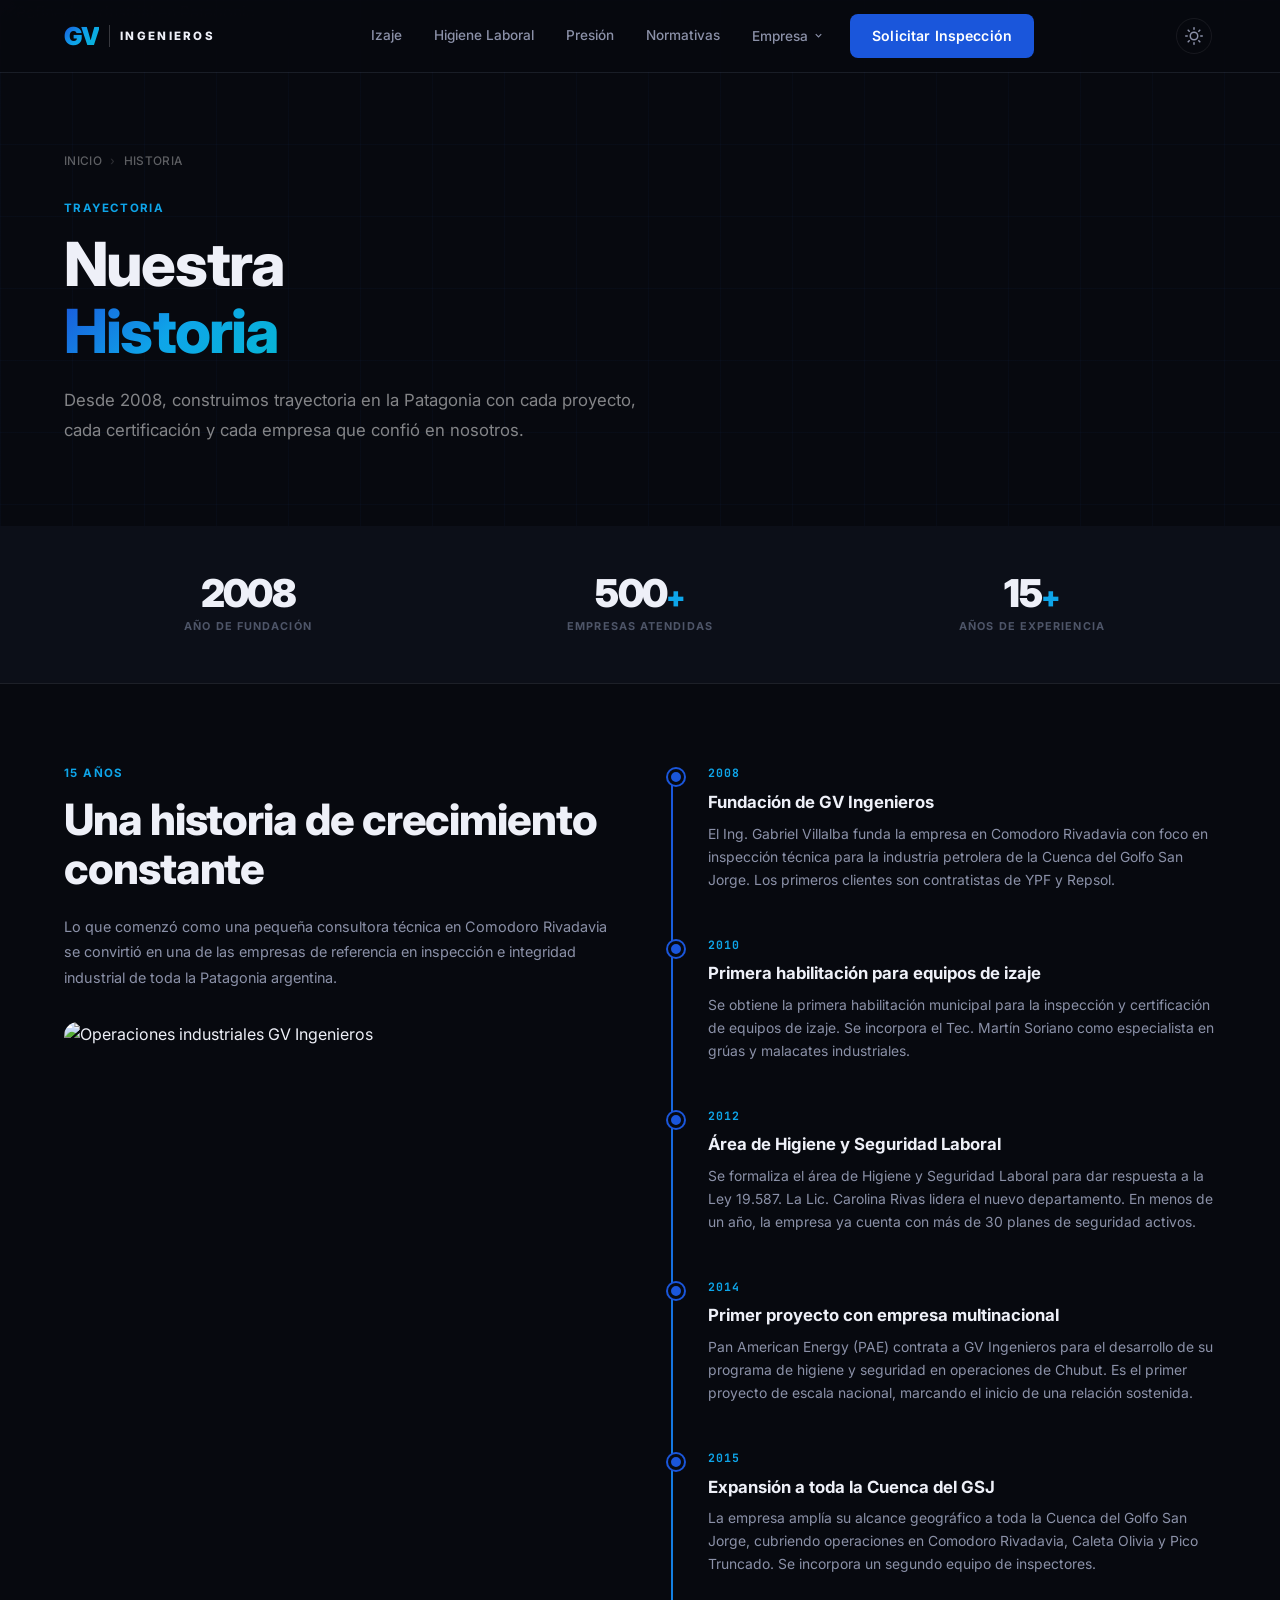
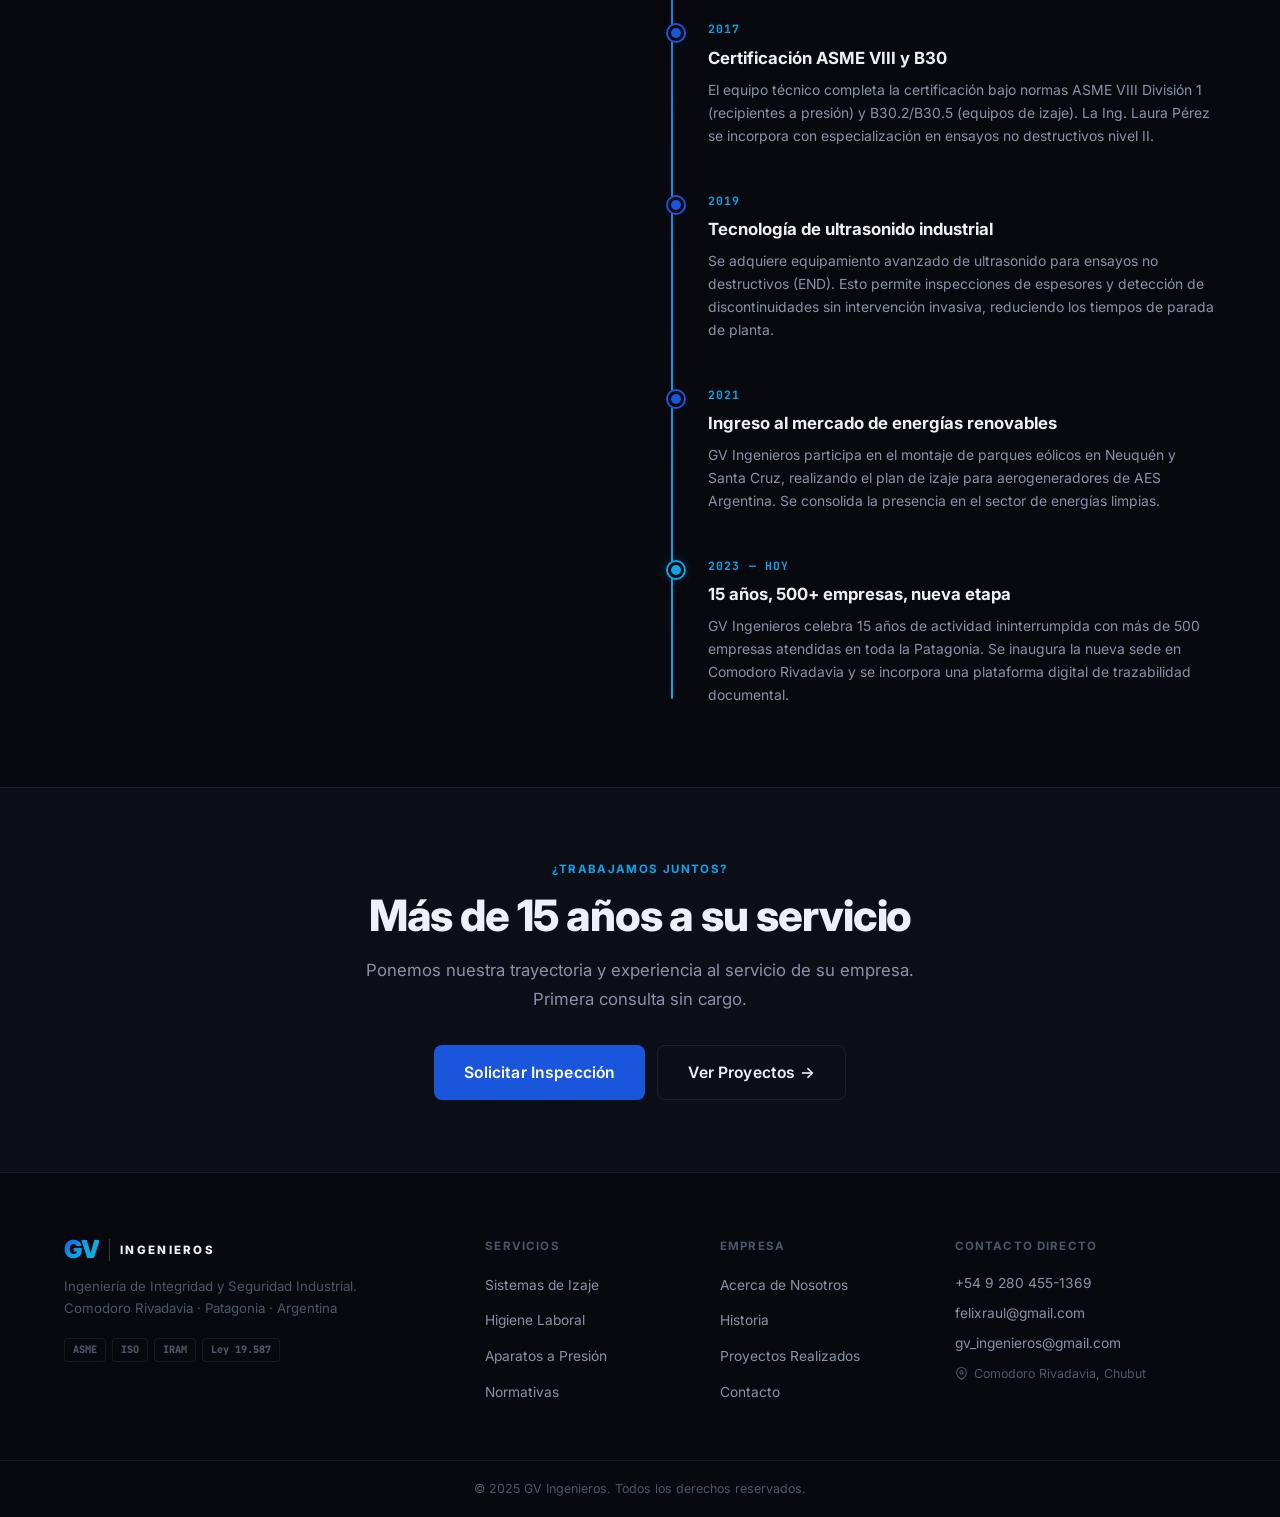
==== commit fcd51274: "fix+redesign: fix CSS @keyframes bug + full subpage redesign Critical fix: - All new CSS was acciden" ====
--- a/historia.html
+++ b/historia.html
@@ -49,43 +49,82 @@
     </div>
   </header>
 
-  <!-- ===== PAGE HERO ===== -->
-  <section class="page-hero">
+  <!-- ===== SUBHERO ===== -->
+  <section class="subhero">
+    <div class="subhero__bg">
+      <img
+        src="https://images.unsplash.com/photo-1485083269755-a7b559a4fe5e?auto=format&fit=crop&w=1920&q=75"
+        alt="Refinería industrial en Patagonia"
+        class="subhero__bg-img"
+      />
+    </div>
+    <div class="subhero__overlay"></div>
+    <div class="subhero__grid"></div>
+    <div class="subhero__content">
+      <div class="container">
+        <nav class="subhero__breadcrumb" aria-label="Breadcrumb">
+          <a href="./index.html">Inicio</a>
+          <span class="sep">›</span>
+          <span>Historia</span>
+        </nav>
+        <span class="subhero__label">Trayectoria</span>
+        <h1 class="subhero__title">
+          Nuestra<br />
+          <span class="gradient-text">Historia</span>
+        </h1>
+        <p class="subhero__sub">
+          Desde 2008, construimos trayectoria en la Patagonia con cada proyecto, cada certificación y cada empresa que confió en nosotros.
+        </p>
+      </div>
+    </div>
+  </section>
+
+  <!-- ===== STATS ROW ===== -->
+  <section style="padding:48px 0;background:var(--bg-2);border-bottom:1px solid var(--border);">
     <div class="container">
-      <nav class="page-hero__breadcrumb" aria-label="Breadcrumb">
-        <a href="./index.html">Inicio</a>
-        <span>›</span>
-        <span style="color:var(--text-2)">Historia</span>
-      </nav>
-      <span class="section-label">Trayectoria</span>
-      <h1 class="page-hero__title">Nuestra<br /><span class="gradient-text">Historia</span></h1>
-      <p class="page-hero__sub">Desde 2008, construimos trayectoria en la Patagonia con cada proyecto, cada certificación y cada empresa que confió en nosotros.</p>
+      <div style="display:grid;grid-template-columns:repeat(3,1fr);gap:24px;text-align:center;">
+        <div class="reveal">
+          <div style="font-size:2.4rem;font-weight:900;letter-spacing:-0.04em;line-height:1;color:var(--text);">2008</div>
+          <div style="font-size:0.68rem;font-weight:700;letter-spacing:0.1em;text-transform:uppercase;color:var(--text-3);margin-top:6px;">Año de Fundación</div>
+        </div>
+        <div class="reveal">
+          <div style="font-size:2.4rem;font-weight:900;letter-spacing:-0.04em;line-height:1;color:var(--text);">
+            <span data-target="500">0</span><span style="color:var(--brand-teal);font-size:1.8rem;">+</span>
+          </div>
+          <div style="font-size:0.68rem;font-weight:700;letter-spacing:0.1em;text-transform:uppercase;color:var(--text-3);margin-top:6px;">Empresas Atendidas</div>
+        </div>
+        <div class="reveal">
+          <div style="font-size:2.4rem;font-weight:900;letter-spacing:-0.04em;line-height:1;color:var(--text);">
+            <span data-target="15">0</span><span style="color:var(--brand-teal);font-size:1.8rem;">+</span>
+          </div>
+          <div style="font-size:0.68rem;font-weight:700;letter-spacing:0.1em;text-transform:uppercase;color:var(--text-3);margin-top:6px;">Años de Experiencia</div>
+        </div>
+      </div>
     </div>
   </section>
 
   <!-- ===== TIMELINE ===== -->
-  <section class="section" style="padding:80px 0;">
+  <section style="padding:80px 0;">
     <div class="container">
-      <div style="display:grid;grid-template-columns:1fr 2fr;gap:64px;align-items:start;">
-
+      <div class="grid-2" style="align-items:start;">
+
+        <!-- Intro sticky sidebar -->
         <div class="reveal" style="position:sticky;top:calc(var(--header-h) + 32px);">
           <span class="section-label">15 Años</span>
           <h2 class="section-title" style="margin-bottom:20px;">Una historia de crecimiento constante</h2>
-          <p style="font-size:0.9rem;color:var(--text-2);line-height:1.7;">
-            Lo que comenzó como una pequeña consultora técnica en Comodoro Rivadavia se convirtió en una de las empresas de referencia en inspección e integridad industrial de la Patagonia argentina.
+          <p style="font-size:0.9rem;color:var(--text-2);line-height:1.75;margin-bottom:32px;">
+            Lo que comenzó como una pequeña consultora técnica en Comodoro Rivadavia se convirtió en una de las empresas de referencia en inspección e integridad industrial de toda la Patagonia argentina.
           </p>
-          <div style="margin-top:32px;display:grid;grid-template-columns:1fr 1fr;gap:16px;">
-            <div style="background:var(--bg-card);border:1px solid var(--border);border-radius:var(--radius);padding:16px;text-align:center;">
-              <div style="font-size:2rem;font-weight:900;letter-spacing:-0.04em;"><span data-target="2008">0</span></div>
-              <div style="font-size:0.68rem;font-weight:700;letter-spacing:0.08em;text-transform:uppercase;color:var(--text-3);margin-top:4px;">Fundación</div>
-            </div>
-            <div style="background:var(--bg-card);border:1px solid var(--border);border-radius:var(--radius);padding:16px;text-align:center;">
-              <div style="font-size:2rem;font-weight:900;letter-spacing:-0.04em;"><span data-target="500">0</span><span style="color:var(--brand-teal);font-size:1.4rem;">+</span></div>
-              <div style="font-size:0.68rem;font-weight:700;letter-spacing:0.08em;text-transform:uppercase;color:var(--text-3);margin-top:4px;">Empresas</div>
-            </div>
-          </div>
-        </div>
-
+          <div class="img-feature">
+            <img
+              src="https://images.unsplash.com/photo-1504917595217-d4dc5ebe6122?auto=format&fit=crop&w=800&q=75"
+              alt="Operaciones industriales GV Ingenieros"
+            />
+            <div class="img-feature__overlay"></div>
+          </div>
+        </div>
+
+        <!-- Timeline -->
         <div class="reveal">
           <div class="timeline">
 
@@ -107,21 +146,21 @@
               <div class="timeline__dot"></div>
               <div class="timeline__year">2012</div>
               <div class="timeline__title">Área de Higiene y Seguridad Laboral</div>
-              <div class="timeline__desc">Se formaliza el área de Higiene y Seguridad Laboral para dar respuesta a la Ley 19.587. La Lic. Carolina Rivas lidera el nuevo departamento. En menos de un año, la empresa ya cuenta con más de 30 planes de seguridad activos en empresas de la región.</div>
+              <div class="timeline__desc">Se formaliza el área de Higiene y Seguridad Laboral para dar respuesta a la Ley 19.587. La Lic. Carolina Rivas lidera el nuevo departamento. En menos de un año, la empresa ya cuenta con más de 30 planes de seguridad activos.</div>
             </div>
 
             <div class="timeline__item">
               <div class="timeline__dot"></div>
               <div class="timeline__year">2014</div>
               <div class="timeline__title">Primer proyecto con empresa multinacional</div>
-              <div class="timeline__desc">Pan American Energy (PAE) contrata a GV Ingenieros para el desarrollo de su programa de higiene y seguridad en operaciones de Chubut, marcando el inicio de una relación comercial sostenida. Es el primer proyecto de escala nacional.</div>
+              <div class="timeline__desc">Pan American Energy (PAE) contrata a GV Ingenieros para el desarrollo de su programa de higiene y seguridad en operaciones de Chubut. Es el primer proyecto de escala nacional, marcando el inicio de una relación sostenida.</div>
             </div>
 
             <div class="timeline__item">
               <div class="timeline__dot"></div>
               <div class="timeline__year">2015</div>
-              <div class="timeline__title">Expansión a toda la cuenca del GSJ</div>
-              <div class="timeline__desc">La empresa amplía su alcance geográfico a toda la Cuenca del Golfo San Jorge, cubriendo operaciones en Comodoro Rivadavia, Caleta Olivia y Pico Truncado. Se incorpora un segundo equipo de inspectores para cubrir la demanda creciente.</div>
+              <div class="timeline__title">Expansión a toda la Cuenca del GSJ</div>
+              <div class="timeline__desc">La empresa amplía su alcance geográfico a toda la Cuenca del Golfo San Jorge, cubriendo operaciones en Comodoro Rivadavia, Caleta Olivia y Pico Truncado. Se incorpora un segundo equipo de inspectores.</div>
             </div>
 
             <div class="timeline__item">
@@ -135,19 +174,19 @@
               <div class="timeline__dot"></div>
               <div class="timeline__year">2019</div>
               <div class="timeline__title">Tecnología de ultrasonido industrial</div>
-              <div class="timeline__desc">Se adquiere equipamiento avanzado de ultrasonido para ensayos no destructivos (END). Esto permite ofrecer inspecciones de espesores y detección de discontinuidades sin intervención invasiva, reduciendo los tiempos de parada de planta.</div>
+              <div class="timeline__desc">Se adquiere equipamiento avanzado de ultrasonido para ensayos no destructivos (END). Esto permite inspecciones de espesores y detección de discontinuidades sin intervención invasiva, reduciendo los tiempos de parada de planta.</div>
             </div>
 
             <div class="timeline__item">
               <div class="timeline__dot"></div>
               <div class="timeline__year">2021</div>
               <div class="timeline__title">Ingreso al mercado de energías renovables</div>
-              <div class="timeline__desc">GV Ingenieros participa en los proyectos de montaje de parques eólicos en Neuquén y Santa Cruz, realizando el plan de izaje para aerogeneradores de la empresa AES Argentina. Se consolida la presencia en el sector de energías limpias.</div>
-            </div>
-
-            <div class="timeline__item">
-              <div class="timeline__dot" style="background:var(--brand-teal);box-shadow:0 0 0 2px var(--brand-teal);"></div>
-              <div class="timeline__year">2023 — HOY</div>
+              <div class="timeline__desc">GV Ingenieros participa en el montaje de parques eólicos en Neuquén y Santa Cruz, realizando el plan de izaje para aerogeneradores de AES Argentina. Se consolida la presencia en el sector de energías limpias.</div>
+            </div>
+
+            <div class="timeline__item">
+              <div class="timeline__dot" style="background:var(--brand-teal);box-shadow:0 0 0 2px var(--brand-teal),0 0 12px rgba(14,165,233,0.4);"></div>
+              <div class="timeline__year">2023 — Hoy</div>
               <div class="timeline__title">15 años, 500+ empresas, nueva etapa</div>
               <div class="timeline__desc">GV Ingenieros celebra 15 años de actividad ininterrumpida con más de 500 empresas atendidas en toda la Patagonia. Se inaugura la nueva sede en Comodoro Rivadavia y se incorpora una plataforma digital de trazabilidad documental.</div>
             </div>
@@ -165,9 +204,7 @@
       <div class="reveal">
         <span class="section-label">¿Trabajamos juntos?</span>
         <h2 class="section-title" style="margin-bottom:16px;">Más de 15 años a su servicio</h2>
-        <p style="font-size:1rem;color:var(--text-2);max-width:480px;margin:0 auto 32px;line-height:1.7;">
-          Ponemos nuestra trayectoria y experiencia al servicio de su empresa. Solicite una consulta sin cargo.
-        </p>
+        <p class="section-subtitle" style="margin:0 auto 32px;">Ponemos nuestra trayectoria y experiencia al servicio de su empresa. Primera consulta sin cargo.</p>
         <div style="display:flex;gap:12px;justify-content:center;flex-wrap:wrap;">
           <a href="./index.html#contacto" class="btn btn--primary btn--lg">Solicitar Inspección</a>
           <a href="./proyectos.html" class="btn btn--ghost btn--lg">Ver Proyectos →</a>
--- a/styles.css
+++ b/styles.css
@@ -1653,6 +1653,7 @@
 @keyframes splashTagIn {
   from { opacity: 0; transform: translateY(8px); }
   to   { opacity: 1; transform: translateY(0); }
+}
 
 /* ============================================================
    NAV DROPDOWN
@@ -1728,37 +1729,152 @@
 [data-theme="light"] .nav__dropdown-menu a:hover { background: rgba(0,0,0,0.05); }
 
 /* ============================================================
-   PAGE HERO (subpages)
-   ============================================================ */
-.page-hero {
-  padding-top: calc(var(--header-h) + 72px);
-  padding-bottom: 72px;
-  border-bottom: 1px solid var(--border);
-}
-.page-hero__breadcrumb {
-  display: flex;
-  align-items: center;
-  gap: 6px;
-  font-size: 0.75rem;
-  color: var(--text-3);
+   SUBHERO — dark hero for subpages (always dark, like main hero)
+   ============================================================ */
+.subhero {
+  position: relative;
+  min-height: 460px;
+  display: flex;
+  align-items: center;
+  padding-top: var(--header-h);
+  overflow: hidden;
+  background: #07090f;
+}
+.subhero__bg {
+  position: absolute;
+  inset: 0;
+  z-index: 0;
+}
+.subhero__bg-img {
+  width: 100%; height: 100%;
+  object-fit: cover;
+  filter: brightness(0.22) saturate(0.6);
+}
+.subhero__overlay {
+  position: absolute;
+  inset: 0;
+  z-index: 1;
+  background:
+    linear-gradient(to right, rgba(7,9,15,0.95) 35%, rgba(7,9,15,0.55) 100%),
+    linear-gradient(to bottom, transparent 55%, rgba(7,9,15,1) 100%);
+}
+.subhero__grid {
+  position: absolute;
+  inset: 0;
+  z-index: 2;
+  background-image:
+    linear-gradient(rgba(26,86,219,0.04) 1px, transparent 1px),
+    linear-gradient(90deg, rgba(26,86,219,0.04) 1px, transparent 1px);
+  background-size: 72px 72px;
+  animation: gridDrift 25s linear infinite;
+}
+.subhero__content {
+  position: relative;
+  z-index: 3;
+  padding: 80px 0;
+  width: 100%;
+}
+.subhero__breadcrumb {
+  display: flex;
+  align-items: center;
+  gap: 8px;
+  font-size: 0.74rem;
+  color: rgba(255,255,255,0.35);
   font-weight: 500;
   margin-bottom: 28px;
-  letter-spacing: 0.02em;
-}
-.page-hero__breadcrumb a { color: var(--text-3); transition: color var(--t); }
-.page-hero__breadcrumb a:hover { color: var(--text-2); }
-.page-hero__title {
-  font-size: clamp(2.4rem, 5vw, 3.6rem);
+  letter-spacing: 0.03em;
+  text-transform: uppercase;
+}
+.subhero__breadcrumb a { color: rgba(255,255,255,0.35); transition: color var(--t); }
+.subhero__breadcrumb a:hover { color: rgba(255,255,255,0.65); }
+.subhero__breadcrumb .sep { color: rgba(255,255,255,0.15); }
+.subhero__label {
+  display: block;
+  font-size: 0.72rem;
+  font-weight: 700;
+  letter-spacing: 0.12em;
+  text-transform: uppercase;
+  color: var(--brand-teal);
+  margin-bottom: 14px;
+}
+.subhero__title {
+  font-size: clamp(2.4rem, 5vw, 3.8rem);
   font-weight: 800;
   letter-spacing: -0.03em;
   line-height: 1.1;
-  margin-bottom: 18px;
-}
-.page-hero__sub {
+  color: #eef0f8;
+  margin-bottom: 20px;
+}
+.subhero__sub {
   font-size: 1.05rem;
+  color: rgba(255,255,255,0.5);
+  max-width: 580px;
+  line-height: 1.8;
+}
+
+/* ---- Feature image (for section illustrations) ---- */
+.img-feature {
+  position: relative;
+  border-radius: var(--radius);
+  overflow: hidden;
+  aspect-ratio: 16/10;
+}
+.img-feature img {
+  width: 100%; height: 100%;
+  object-fit: cover;
+  transition: transform 0.6s ease;
+}
+.img-feature:hover img { transform: scale(1.04); }
+.img-feature__overlay {
+  position: absolute;
+  inset: 0;
+  background: linear-gradient(to top, rgba(7,9,15,0.5) 0%, transparent 50%);
+}
+
+/* ---- Responsive 2-col grid ---- */
+.grid-2 {
+  display: grid;
+  grid-template-columns: 1fr 1fr;
+  gap: 48px;
+  align-items: start;
+}
+
+/* ---- Info card (used in mission/vision etc.) ---- */
+.info-card {
+  background: var(--bg-card);
+  border: 1px solid var(--border);
+  border-radius: var(--radius);
+  padding: 36px;
+}
+.info-card__divider {
+  margin-top: 28px;
+  padding-top: 24px;
+  border-top: 1px solid var(--border);
+}
+
+/* ---- Bullet list ---- */
+.bullet-list {
+  display: flex;
+  flex-direction: column;
+  gap: 12px;
+  margin-top: 24px;
+}
+.bullet-list__item {
+  display: flex;
+  align-items: flex-start;
+  gap: 12px;
+}
+.bullet-list__dot {
+  width: 7px; height: 7px;
+  border-radius: 50%;
+  background: var(--brand-teal);
+  margin-top: 8px;
+  flex-shrink: 0;
+}
+.bullet-list__text {
+  font-size: 0.88rem;
   color: var(--text-2);
-  max-width: 560px;
-  line-height: 1.75;
+  line-height: 1.65;
 }
 
 /* ============================================================
@@ -1933,5 +2049,9 @@
   .page-hero__title { font-size: 2rem; }
   .timeline { padding-left: 32px; }
   .timeline__dot { left: -28px; }
-}
-}
+  .grid-2 { grid-template-columns: 1fr; gap: 32px; }
+  .subhero { min-height: 340px; }
+  .subhero__title { font-size: 2rem; }
+  .subhero__content { padding: 48px 0; }
+  .subhero__sub { font-size: 0.95rem; }
+}
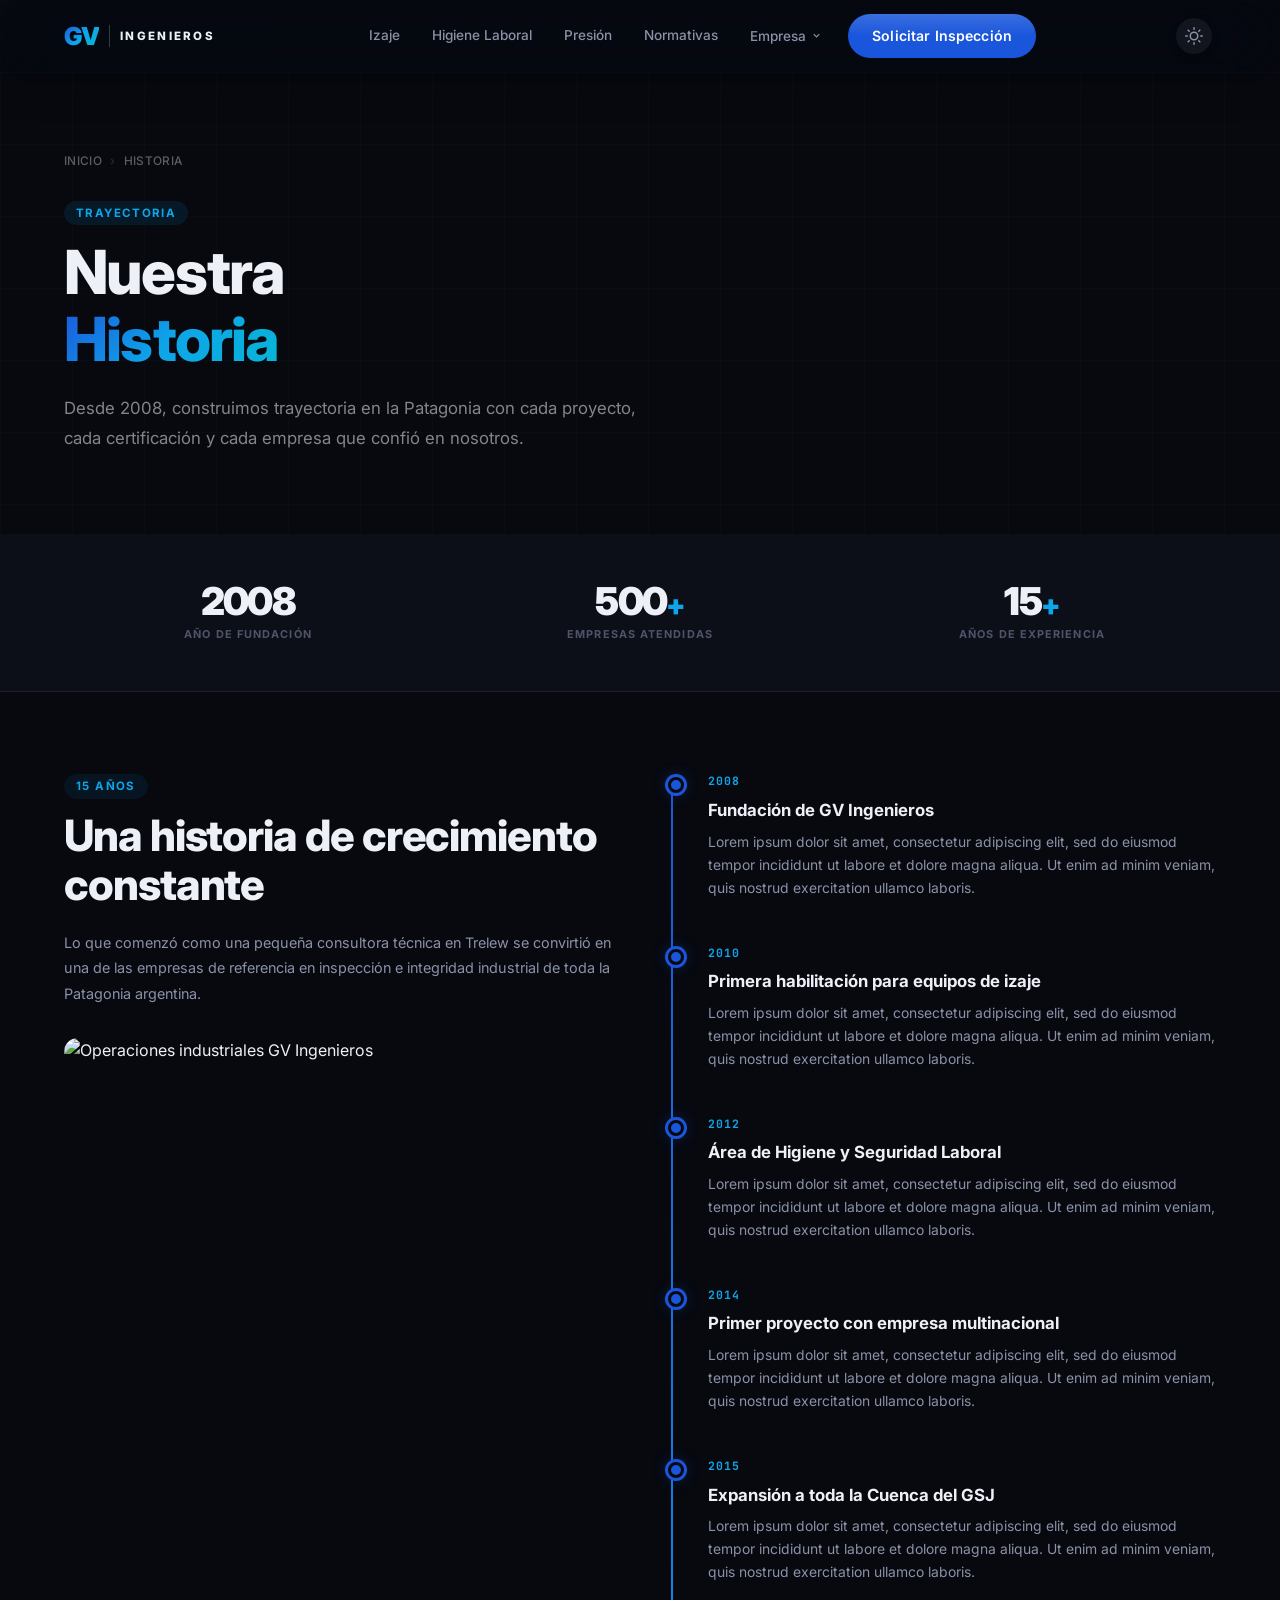
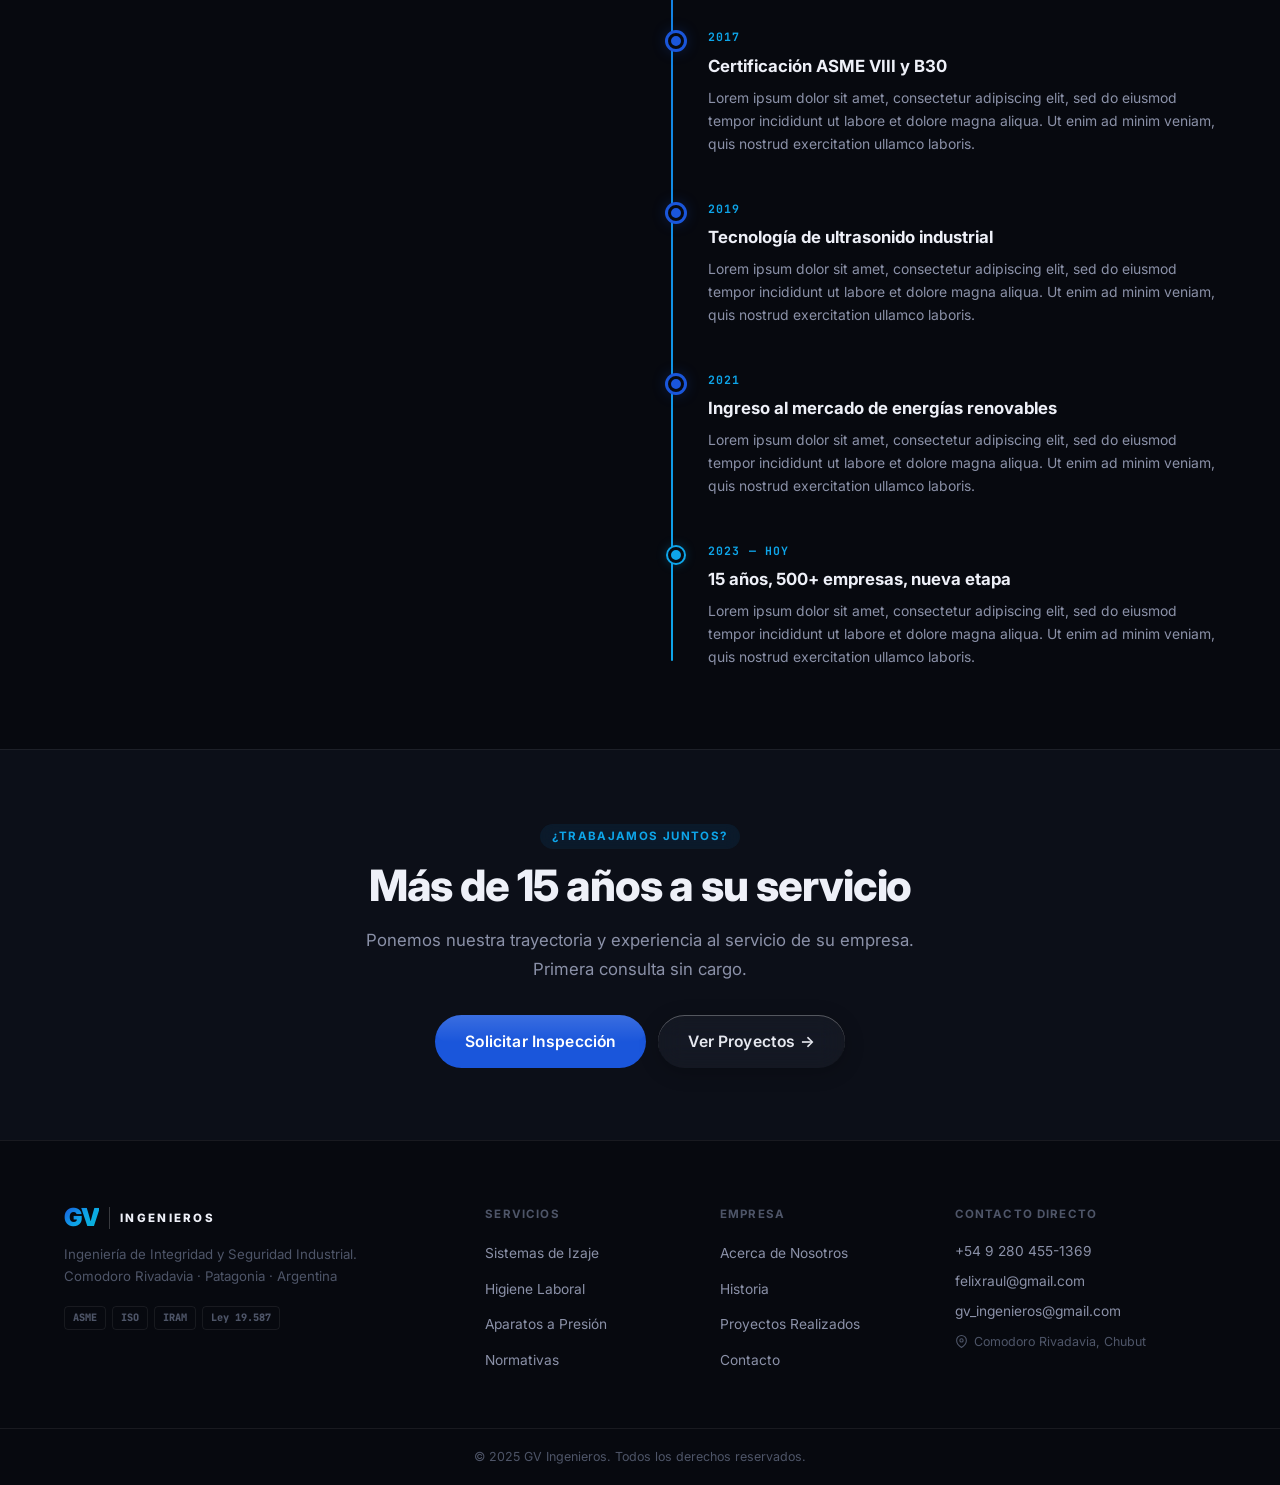
==== commit dd4378ca: "fix(historia): Trelew en sidebar y lorem ipsum en timeline - "Comodoro Rivadavia" → "Trelew" en el p" ====
--- a/historia.html
+++ b/historia.html
@@ -113,7 +113,7 @@
           <span class="section-label">15 Años</span>
           <h2 class="section-title" style="margin-bottom:20px;">Una historia de crecimiento constante</h2>
           <p style="font-size:0.9rem;color:var(--text-2);line-height:1.75;margin-bottom:32px;">
-            Lo que comenzó como una pequeña consultora técnica en Comodoro Rivadavia se convirtió en una de las empresas de referencia en inspección e integridad industrial de toda la Patagonia argentina.
+            Lo que comenzó como una pequeña consultora técnica en Trelew se convirtió en una de las empresas de referencia en inspección e integridad industrial de toda la Patagonia argentina.
           </p>
           <div class="img-feature">
             <img
@@ -132,63 +132,63 @@
               <div class="timeline__dot"></div>
               <div class="timeline__year">2008</div>
               <div class="timeline__title">Fundación de GV Ingenieros</div>
-              <div class="timeline__desc">El Ing. Gabriel Villalba funda la empresa en Comodoro Rivadavia con foco en inspección técnica para la industria petrolera de la Cuenca del Golfo San Jorge. Los primeros clientes son contratistas de YPF y Repsol.</div>
+              <div class="timeline__desc">Lorem ipsum dolor sit amet, consectetur adipiscing elit, sed do eiusmod tempor incididunt ut labore et dolore magna aliqua. Ut enim ad minim veniam, quis nostrud exercitation ullamco laboris.</div>
             </div>
 
             <div class="timeline__item">
               <div class="timeline__dot"></div>
               <div class="timeline__year">2010</div>
               <div class="timeline__title">Primera habilitación para equipos de izaje</div>
-              <div class="timeline__desc">Se obtiene la primera habilitación municipal para la inspección y certificación de equipos de izaje. Se incorpora el Tec. Martín Soriano como especialista en grúas y malacates industriales.</div>
+              <div class="timeline__desc">Lorem ipsum dolor sit amet, consectetur adipiscing elit, sed do eiusmod tempor incididunt ut labore et dolore magna aliqua. Ut enim ad minim veniam, quis nostrud exercitation ullamco laboris.</div>
             </div>
 
             <div class="timeline__item">
               <div class="timeline__dot"></div>
               <div class="timeline__year">2012</div>
               <div class="timeline__title">Área de Higiene y Seguridad Laboral</div>
-              <div class="timeline__desc">Se formaliza el área de Higiene y Seguridad Laboral para dar respuesta a la Ley 19.587. La Lic. Carolina Rivas lidera el nuevo departamento. En menos de un año, la empresa ya cuenta con más de 30 planes de seguridad activos.</div>
+              <div class="timeline__desc">Lorem ipsum dolor sit amet, consectetur adipiscing elit, sed do eiusmod tempor incididunt ut labore et dolore magna aliqua. Ut enim ad minim veniam, quis nostrud exercitation ullamco laboris.</div>
             </div>
 
             <div class="timeline__item">
               <div class="timeline__dot"></div>
               <div class="timeline__year">2014</div>
               <div class="timeline__title">Primer proyecto con empresa multinacional</div>
-              <div class="timeline__desc">Pan American Energy (PAE) contrata a GV Ingenieros para el desarrollo de su programa de higiene y seguridad en operaciones de Chubut. Es el primer proyecto de escala nacional, marcando el inicio de una relación sostenida.</div>
+              <div class="timeline__desc">Lorem ipsum dolor sit amet, consectetur adipiscing elit, sed do eiusmod tempor incididunt ut labore et dolore magna aliqua. Ut enim ad minim veniam, quis nostrud exercitation ullamco laboris.</div>
             </div>
 
             <div class="timeline__item">
               <div class="timeline__dot"></div>
               <div class="timeline__year">2015</div>
               <div class="timeline__title">Expansión a toda la Cuenca del GSJ</div>
-              <div class="timeline__desc">La empresa amplía su alcance geográfico a toda la Cuenca del Golfo San Jorge, cubriendo operaciones en Comodoro Rivadavia, Caleta Olivia y Pico Truncado. Se incorpora un segundo equipo de inspectores.</div>
+              <div class="timeline__desc">Lorem ipsum dolor sit amet, consectetur adipiscing elit, sed do eiusmod tempor incididunt ut labore et dolore magna aliqua. Ut enim ad minim veniam, quis nostrud exercitation ullamco laboris.</div>
             </div>
 
             <div class="timeline__item">
               <div class="timeline__dot"></div>
               <div class="timeline__year">2017</div>
               <div class="timeline__title">Certificación ASME VIII y B30</div>
-              <div class="timeline__desc">El equipo técnico completa la certificación bajo normas ASME VIII División 1 (recipientes a presión) y B30.2/B30.5 (equipos de izaje). La Ing. Laura Pérez se incorpora con especialización en ensayos no destructivos nivel II.</div>
+              <div class="timeline__desc">Lorem ipsum dolor sit amet, consectetur adipiscing elit, sed do eiusmod tempor incididunt ut labore et dolore magna aliqua. Ut enim ad minim veniam, quis nostrud exercitation ullamco laboris.</div>
             </div>
 
             <div class="timeline__item">
               <div class="timeline__dot"></div>
               <div class="timeline__year">2019</div>
               <div class="timeline__title">Tecnología de ultrasonido industrial</div>
-              <div class="timeline__desc">Se adquiere equipamiento avanzado de ultrasonido para ensayos no destructivos (END). Esto permite inspecciones de espesores y detección de discontinuidades sin intervención invasiva, reduciendo los tiempos de parada de planta.</div>
+              <div class="timeline__desc">Lorem ipsum dolor sit amet, consectetur adipiscing elit, sed do eiusmod tempor incididunt ut labore et dolore magna aliqua. Ut enim ad minim veniam, quis nostrud exercitation ullamco laboris.</div>
             </div>
 
             <div class="timeline__item">
               <div class="timeline__dot"></div>
               <div class="timeline__year">2021</div>
               <div class="timeline__title">Ingreso al mercado de energías renovables</div>
-              <div class="timeline__desc">GV Ingenieros participa en el montaje de parques eólicos en Neuquén y Santa Cruz, realizando el plan de izaje para aerogeneradores de AES Argentina. Se consolida la presencia en el sector de energías limpias.</div>
+              <div class="timeline__desc">Lorem ipsum dolor sit amet, consectetur adipiscing elit, sed do eiusmod tempor incididunt ut labore et dolore magna aliqua. Ut enim ad minim veniam, quis nostrud exercitation ullamco laboris.</div>
             </div>
 
             <div class="timeline__item">
               <div class="timeline__dot" style="background:var(--brand-teal);box-shadow:0 0 0 2px var(--brand-teal),0 0 12px rgba(14,165,233,0.4);"></div>
               <div class="timeline__year">2023 — Hoy</div>
               <div class="timeline__title">15 años, 500+ empresas, nueva etapa</div>
-              <div class="timeline__desc">GV Ingenieros celebra 15 años de actividad ininterrumpida con más de 500 empresas atendidas en toda la Patagonia. Se inaugura la nueva sede en Comodoro Rivadavia y se incorpora una plataforma digital de trazabilidad documental.</div>
+              <div class="timeline__desc">Lorem ipsum dolor sit amet, consectetur adipiscing elit, sed do eiusmod tempor incididunt ut labore et dolore magna aliqua. Ut enim ad minim veniam, quis nostrud exercitation ullamco laboris.</div>
             </div>
 
           </div>
--- a/styles.css
+++ b/styles.css
@@ -60,24 +60,54 @@
 
 /* Elements with hardcoded dark RGBA — override in light mode */
 
-/* Header: always has a light background in light mode (top + scrolled) */
-[data-theme="light"] .header {
-  background: rgba(244,246,252,0.96);
-  backdrop-filter: blur(20px);
-  -webkit-backdrop-filter: blur(20px);
-  box-shadow: 0 1px 0 rgba(0,0,0,0.07);
-}
+/* ---- Header scrolled (subpages always; landing when y>20): Liquid Glass white ---- */
 [data-theme="light"] .header.scrolled {
-  background: rgba(244,246,252,0.98);
-  box-shadow: 0 1px 16px rgba(0,0,0,0.10);
-}
-[data-theme="light"] .logo__sep { background: rgba(0,0,0,0.15); }
-[data-theme="light"] .nav__link:hover,
-[data-theme="light"] .nav__link--active { background: rgba(0,0,0,0.05); }
-/* Mobile nav panel */
+  background: rgba(255,255,255,0.52);
+  backdrop-filter: blur(32px) saturate(1.8) brightness(1.02);
+  -webkit-backdrop-filter: blur(32px) saturate(1.8) brightness(1.02);
+  box-shadow: 0 8px 32px rgba(0,0,0,0.06);
+}
+/* Dark text on white glass header */
+[data-theme="light"] .header.scrolled .nav__link { color: var(--text); }
+[data-theme="light"] .header.scrolled .nav__link:hover,
+[data-theme="light"] .header.scrolled .nav__link--active { color: var(--text); background: rgba(0,0,0,0.06); }
+[data-theme="light"] .header.scrolled .nav__dropdown-btn { color: var(--text); }
+[data-theme="light"] .header.scrolled .nav__dropdown-btn:hover { color: var(--text); background: rgba(0,0,0,0.06); }
+[data-theme="light"] .header.scrolled .logo__ingenieros { color: var(--text); }
+[data-theme="light"] .header.scrolled .logo__sep { background: rgba(0,0,0,0.12); }
+[data-theme="light"] .header.scrolled .theme-toggle { color: var(--text-2); border-color: rgba(0,0,0,0.1); }
+[data-theme="light"] .header.scrolled .theme-toggle:hover { background: rgba(0,0,0,0.05); }
+
+/* ---- Header at TOP (landing only, y≤20): transparent — nav stays white over dark hero ---- */
+[data-theme="light"] .header:not(.scrolled) .nav__link,
+[data-theme="light"] .header:not(.scrolled) .nav__dropdown-btn { color: rgba(238,240,248,0.75); }
+[data-theme="light"] .header:not(.scrolled) .nav__link:hover,
+[data-theme="light"] .header:not(.scrolled) .nav__dropdown-btn:hover,
+[data-theme="light"] .header:not(.scrolled) .nav__dropdown.open .nav__dropdown-btn {
+  color: #eef0f8; background: rgba(255,255,255,0.07);
+}
+[data-theme="light"] .header:not(.scrolled) .logo__sep { background: rgba(255,255,255,0.2); }
+[data-theme="light"] .header:not(.scrolled) .theme-toggle {
+  border-color: rgba(255,255,255,0.15); color: rgba(238,240,248,0.72);
+}
+[data-theme="light"] .header:not(.scrolled) .theme-toggle:hover { background: rgba(255,255,255,0.07); }
+
+/* INGENIEROS: same dark color as nav links in scrolled light mode */
+[data-theme="light"] .logo__ingenieros { color: var(--text); }
+/* At top (not scrolled) in light mode: keep white to match nav white text */
+[data-theme="light"] .header:not(.scrolled) .logo__ingenieros { color: rgba(238,240,248,0.85); }
+
+/* Dropdown active button: remove background box, use color only */
+[data-theme="light"] .nav__dropdown-btn.nav__link--active { background: none !important; color: var(--brand-blue); }
+
+/* Mobile nav panel — light mode background (only applies on small screens) */
 [data-theme="light"] .nav {
   background: rgba(244,246,252,0.98) !important;
   border-bottom-color: rgba(0,0,0,0.08);
+}
+/* On desktop the nav is inline inside the header — no background needed */
+@media (min-width: 769px) {
+  [data-theme="light"] .nav { background: none !important; }
 }
 
 /* Hero & section banners sit on dark images — keep text always white */
@@ -238,8 +268,8 @@
   align-items: center;
   justify-content: center;
   gap: 8px;
-  padding: 11px 22px;
-  border-radius: var(--radius-sm);
+  padding: 11px 24px;
+  border-radius: 100px;
   font-size: 0.88rem;
   font-weight: 600;
   cursor: pointer;
@@ -258,13 +288,20 @@
   transform: translateY(-1px);
 }
 .btn--ghost {
-  background: transparent;
-  color: var(--text);
-  border: 1px solid var(--border);
+  background: rgba(255,255,255,0.09);
+  backdrop-filter: blur(24px) saturate(180%) brightness(1.08);
+  -webkit-backdrop-filter: blur(24px) saturate(180%) brightness(1.08);
+  color: rgba(238,240,248,0.96);
+  box-shadow:
+    inset 0 1px 0 rgba(255,255,255,0.28),
+    0 4px 20px rgba(0,0,0,0.22);
 }
 .btn--ghost:hover {
-  border-color: var(--border-h);
-  background: rgba(255,255,255,0.05);
+  background: rgba(255,255,255,0.15);
+  box-shadow:
+    inset 0 1px 0 rgba(255,255,255,0.35),
+    0 6px 28px rgba(0,0,0,0.28);
+  transform: translateY(-1px);
 }
 .btn--white {
   background: #fff;
@@ -304,10 +341,10 @@
   transition: background var(--t), box-shadow var(--t), backdrop-filter var(--t);
 }
 .header.scrolled {
-  background: rgba(7,9,15,0.88);
-  backdrop-filter: blur(20px);
-  -webkit-backdrop-filter: blur(20px);
-  box-shadow: 0 1px 0 var(--border);
+  background: rgba(7, 9, 15, 0.42);
+  backdrop-filter: blur(32px) saturate(1.6) brightness(1.05);
+  -webkit-backdrop-filter: blur(32px) saturate(1.6) brightness(1.05);
+  box-shadow: 0 8px 40px rgba(0,0,0,0.28);
 }
 .header__inner {
   display: flex;
@@ -399,6 +436,7 @@
   min-height: 100svh;
   display: flex;
   align-items: center;
+  justify-content: center;
   padding-top: var(--header-h);
   overflow: hidden;
   background: var(--bg);
@@ -453,12 +491,16 @@
   z-index: 3;
   padding-block: 80px;
   max-width: 740px;
+  width: auto;           /* override container width:100% so margin-auto can center */
+  margin-inline: auto;
+  text-align: center;
 }
 
 /* eyebrow */
 .hero__eyebrow {
   display: flex;
   align-items: center;
+  justify-content: center;
   gap: 10px;
   margin-bottom: 24px;
   font-size: 0.78rem;
@@ -484,19 +526,22 @@
   line-height: 1.08;
   letter-spacing: -0.03em;
   margin-bottom: 20px;
+  color: var(--text);
 }
 
 .hero__subtitle {
   font-size: clamp(1rem, 1.8vw, 1.15rem);
   color: var(--text-2);
-  max-width: min(600px, 100%); /* alineado con .section-subtitle */
+  max-width: min(600px, 100%);
   line-height: 1.72;
   margin-bottom: 16px;
+  margin-inline: auto;
 }
 
 .hero__norms {
   display: flex;
   flex-wrap: wrap;
+  justify-content: center;
   gap: 8px;
   margin-bottom: 36px;
 }
@@ -513,18 +558,19 @@
 
 .hero__actions {
   display: flex;
+  justify-content: center;
   gap: 12px;
   flex-wrap: wrap;
   margin-bottom: 60px;
 }
 
 .hero__stats {
-  display: flex;
-  align-items: center;
-  gap: 28px;
-  flex-wrap: wrap;
-}
-.stat { display: flex; flex-direction: column; }
+  display: grid;
+  grid-template-columns: repeat(3, minmax(160px, 200px));
+  gap: 16px;
+  justify-content: center;
+}
+.stat { display: flex; flex-direction: column; align-items: center; }
 
 /* wrapper garantiza que número y signo estén en la misma línea */
 .stat__value {
@@ -537,7 +583,7 @@
   font-size: 2.2rem;
   font-weight: 900;
   font-family: var(--font-mono);
-  color: var(--text);
+  color: rgba(238,240,248,0.96);
   letter-spacing: -0.04em;
   line-height: 1;
 }
@@ -552,14 +598,14 @@
 }
 .stat__label {
   font-size: 0.72rem;
-  color: var(--text-3);
+  color: rgba(238,240,248,0.55);
   letter-spacing: 0.04em;
   text-transform: uppercase;
   margin-top: 4px;
+  text-align: center;
 }
 .stat__divider {
-  width: 1px; height: 40px;
-  background: var(--border);
+  display: none;
 }
 
 .hero__scroll-cue {
@@ -601,11 +647,12 @@
   gap: 16px;
 }
 .norm-strip__label {
-  font-size: 0.68rem;
-  color: var(--text-3);
+  font-size: 0.82rem;
+  color: var(--text);
   text-transform: uppercase;
   letter-spacing: 0.12em;
   text-align: center;
+  font-weight: 600;
 }
 .norm-strip__logos {
   display: flex;
@@ -631,17 +678,17 @@
   transform: translateY(-2px);
 }
 .norm-badge__code {
-  font-size: 0.8rem;
+  font-size: 1rem;
   font-weight: 900;
   font-family: var(--font-mono);
   color: var(--text);
   letter-spacing: 0.04em;
 }
 .norm-badge__sub {
-  font-size: 0.6rem;
-  color: var(--text-3);
+  font-size: 0.72rem;
+  color: var(--text-2);
   white-space: nowrap;
-  margin-top: 1px;
+  margin-top: 2px;
 }
 
 /* ============================================================
@@ -662,8 +709,7 @@
   border-radius: var(--radius-lg);
   overflow: hidden;
   transition: border-color var(--t), transform var(--t), box-shadow var(--t);
-  display: flex;
-  flex-direction: column;
+  min-height: 340px; /* space for full-height icon bg */
 }
 .bento__card:hover {
   border-color: var(--border-h);
@@ -671,29 +717,107 @@
   box-shadow: var(--shadow);
 }
 
-/* image thumbnail */
-.bento__card-img {
-  position: relative;
-  height: 200px;
+/* Icon area: full card, but z-index:1 creates its own stacking context.
+   All children (::before, ::after, SVG) live INSIDE that context (max z:3).
+   Content panel at z-index:2 slides over and covers icon+glow+image. */
+.bento__card-icon {
+  display: flex;
+  align-items: center;
+  justify-content: center;
+  position: absolute;
+  inset: 0;
+  height: 100%;
+  padding-bottom: 100px;   /* center SVG in the visible area above content panel */
+  z-index: 1;              /* ← stacking context; content panel (z:2) will cover it */
   overflow: hidden;
-}
-.bento__card-img img {
-  width: 100%; height: 100%;
+  transition: background var(--t);
+}
+/* Background image: blurred and very dim — pure ambiance */
+.bento__card-bg {
+  position: absolute;
+  inset: 0;
+  width: 100%;
+  height: 100%;
   object-fit: cover;
   object-position: center;
-  transition: transform 0.7s ease;
-}
-.bento__card:hover .bento__card-img img {
-  transform: scale(1.06);
-}
-/* color-tinted overlays per service */
-.bento__card--izaje   .bento__card-img::after { content:''; position:absolute; inset:0; background: linear-gradient(to bottom, rgba(26,86,219,0.15), rgba(7,9,15,0.7)); }
-.bento__card--higiene .bento__card-img::after { content:''; position:absolute; inset:0; background: linear-gradient(to bottom, rgba(14,165,233,0.15), rgba(7,9,15,0.7)); }
-.bento__card--presion .bento__card-img::after { content:''; position:absolute; inset:0; background: linear-gradient(to bottom, rgba(249,115,22,0.15), rgba(7,9,15,0.7)); }
-
+  opacity: 0.10;
+  filter: blur(4px);
+  transform: scale(1.06); /* avoid visible blur edges */
+  z-index: 0;
+  transition: opacity var(--t), filter var(--t);
+}
+.bento__card:hover .bento__card-bg { opacity: 0.18; filter: blur(3px); }
+
+/* Subtle base tint (fallback when no image loads) */
+.bento__card-icon--blue   { background: rgba(26,86,219,0.07); }
+.bento__card-icon--teal   { background: rgba(14,165,233,0.07); }
+.bento__card-icon--orange { background: rgba(249,115,22,0.07); }
+
+/* Color gradient overlay on top of image (z-index 1) */
+.bento__card-icon::before {
+  content: '';
+  position: absolute;
+  inset: 0;
+  z-index: 1;
+  pointer-events: none;
+  transition: background var(--t);
+}
+.bento__card-icon--blue::before   { background: linear-gradient(160deg, rgba(5,15,60,0.72) 0%, rgba(26,86,219,0.28) 100%); }
+.bento__card-icon--teal::before   { background: linear-gradient(160deg, rgba(5,30,50,0.72) 0%, rgba(14,165,233,0.28) 100%); }
+.bento__card-icon--orange::before { background: linear-gradient(160deg, rgba(40,18,5,0.72)  0%, rgba(249,115,22,0.28)  100%); }
+.bento__card:hover .bento__card-icon--blue::before   { background: linear-gradient(160deg, rgba(5,15,60,0.80) 0%, rgba(26,86,219,0.36) 100%); }
+.bento__card:hover .bento__card-icon--teal::before   { background: linear-gradient(160deg, rgba(5,30,50,0.80) 0%, rgba(14,165,233,0.36) 100%); }
+.bento__card:hover .bento__card-icon--orange::before { background: linear-gradient(160deg, rgba(40,18,5,0.80)  0%, rgba(249,115,22,0.36)  100%); }
+
+/* Radial glow halo centered behind the icon (z-index 2) */
+.bento__card-icon::after {
+  content: '';
+  position: absolute;
+  width: 220px;
+  height: 220px;
+  border-radius: 50%;
+  z-index: 2;
+  top: 36%;              /* ~SVG center accounting for padding-bottom:100px */
+  left: 50%;
+  transform: translate(-50%, -50%);
+  pointer-events: none;
+  transition: transform 0.45s ease;
+}
+.bento__card-icon--blue::after   { background: radial-gradient(circle, rgba(96,165,250,0.50) 0%, rgba(96,165,250,0.12) 45%, transparent 70%); }
+.bento__card-icon--teal::after   { background: radial-gradient(circle, rgba(56,189,248,0.50) 0%, rgba(56,189,248,0.12) 45%, transparent 70%); }
+.bento__card-icon--orange::after { background: radial-gradient(circle, rgba(251,146,60,0.50)  0%, rgba(251,146,60,0.12)  45%, transparent 70%); }
+.bento__card:hover .bento__card-icon::after { transform: translate(-50%, -50%) scale(1.22); }
+
+/* SVG: above all layers, colored + drop-shadow glow */
+.bento__card-icon svg {
+  position: relative;
+  z-index: 3;
+  width: 110px;
+  height: 110px;
+  stroke-width: 2.2;        /* más grueso → más notorio */
+  stroke-linecap: round;
+  stroke-linejoin: round;
+  transition: transform 0.45s ease, filter 0.45s ease;
+}
+.bento__card:hover .bento__card-icon svg { transform: scale(1.06) translateY(-6px); }
+.bento__card-icon--blue   svg { color: #7ab8ff; filter: drop-shadow(0 0 16px rgba(96,165,250,0.75)) drop-shadow(0 0 4px rgba(96,165,250,0.50)); }
+.bento__card-icon--teal   svg { color: #5cd5ff; filter: drop-shadow(0 0 16px rgba(56,189,248,0.75)) drop-shadow(0 0 4px rgba(56,189,248,0.50)); }
+.bento__card-icon--orange svg { color: #ffaa55; filter: drop-shadow(0 0 16px rgba(251,146,60,0.75))  drop-shadow(0 0 4px rgba(251,146,60,0.50)); }
+.bento__card:hover .bento__card-icon--blue   svg { filter: drop-shadow(0 0 28px rgba(96,165,250,0.95))  drop-shadow(0 0 10px rgba(96,165,250,0.60)); }
+.bento__card:hover .bento__card-icon--teal   svg { filter: drop-shadow(0 0 28px rgba(56,189,248,0.95))  drop-shadow(0 0 10px rgba(56,189,248,0.60)); }
+.bento__card:hover .bento__card-icon--orange svg { filter: drop-shadow(0 0 28px rgba(251,146,60,0.95))  drop-shadow(0 0 10px rgba(251,146,60,0.60)); }
+
+/* Content panel anchored at bottom, slides up on hover.
+   z-index:2 > icon div z-index:1 → covers image/icon/glow as it expands */
 .bento__card-content {
-  padding: 26px 28px 28px;
-  flex: 1;
+  position: absolute;
+  bottom: 0;
+  left: 0;
+  z-index: 2;
+  right: 0;
+  background: var(--bg-card);
+  border-top: 1px solid var(--border);
+  padding: 18px 24px 22px;
   display: flex;
   flex-direction: column;
 }
@@ -701,14 +825,53 @@
   font-size: 1.25rem;
   font-weight: 700;
   color: var(--text);
-  margin: 10px 0 10px;
+  margin: 10px 0 0;
   letter-spacing: -0.02em;
 }
+
+/* Extra content (description + link): smooth slide reveal */
+.bento__card-extra {
+  display: grid;
+  grid-template-rows: 0fr;
+  opacity: 0;
+  transition:
+    grid-template-rows 0.42s cubic-bezier(0.4, 0, 0.2, 1),
+    opacity 0.32s ease,
+    margin-top 0.38s ease;
+  margin-top: 0;
+}
+.bento__card-extra > div { overflow: hidden; }
 .bento__card-content p {
   font-size: 0.875rem;
   color: var(--text-2);
   line-height: 1.65;
-  margin-bottom: 16px;
+  margin: 14px 0 12px;
+}
+
+.bento__card:hover .bento__card-extra,
+.bento__card.is-open .bento__card-extra {
+  grid-template-rows: 1fr;
+  opacity: 1;
+  margin-top: 10px;
+}
+
+/* Subtle chevron hint below title */
+.bento__card-hint {
+  display: inline-block;
+  width: 18px;
+  height: 18px;
+  border-right: 2px solid currentColor;
+  border-bottom: 2px solid currentColor;
+  transform: rotate(45deg) scale(0.7);
+  color: var(--text-3);
+  margin-top: 10px;
+  align-self: center;
+  transition: opacity 0.3s ease, transform 0.3s ease;
+}
+.bento__card:hover .bento__card-hint,
+.bento__card.is-open .bento__card-hint {
+  opacity: 0;
+  transform: rotate(45deg) scale(0.3);
 }
 
 .feat-list {
@@ -1478,8 +1641,12 @@
   .stat { align-items: center; text-align: center; }
   .stat__label { text-align: center; }
 
-  /* ---- Bento cards: centrar contenido en mobile ---- */
-  .bento__card-content { text-align: center; align-items: center; }
+  /* ---- Bento cards: en mobile vuelven a layout normal (sin slide) ---- */
+  .bento__card { min-height: auto; display: flex; flex-direction: column; }
+  .bento__card-icon { position: static; height: 190px; padding-bottom: 0; z-index: auto; overflow: hidden; border-bottom: 1px solid var(--border); }
+  .bento__card-content { position: static; border-top: none; padding: 20px 20px 22px; text-align: center; align-items: center; }
+  .bento__card-extra { grid-template-rows: 1fr; opacity: 1; margin-top: 10px; }
+  .bento__card-hint { display: none; }
   /* feat-list centrado: items como flex row centrado */
   .feat-list { align-items: center; width: 100%; }
   .feat-list li {
@@ -1538,7 +1705,7 @@
   .hero__title { font-size: 2.4rem; }
   .hero__actions { flex-direction: column; }
   .hero__actions .btn { width: 100%; }
-  .hero__stats { flex-direction: column; align-items: center; gap: 16px; }
+  .hero__stats { grid-template-columns: 1fr; max-width: 280px; margin-inline: auto; }
   .stat__divider { display: none; }
   .training__grid { grid-template-columns: 1fr; }
   .svc-section__banner { height: 200px; }
@@ -1554,7 +1721,7 @@
   /* Cards padding reducido en pantallas muy chicas */
   .contact__card { padding: 24px 20px; }
   .contact__form-wrap { padding: 24px 20px; }
-  .bento__card-content { padding: 20px 20px 22px; }
+  /* padding ya fijado arriba en la regla mobile de bento */
 }
 
 /* ============================================================
@@ -1626,7 +1793,7 @@
   font-size: clamp(0.75rem, 3vw, 0.95rem);
   font-weight: 800;
   letter-spacing: 0.3em;
-  color: var(--text);
+  color: #eef0f8;
   text-transform: uppercase;
 }
 .splash__bar {
@@ -1645,7 +1812,7 @@
 .splash__tagline {
   margin-top: 24px;
   font-size: clamp(0.72rem, 2.5vw, 0.82rem);
-  color: var(--text-3);
+  color: rgba(238,240,248,0.45);
   letter-spacing: 0.1em;
   text-transform: uppercase;
   animation: splashTagIn 0.6s 1.1s ease both;
@@ -1672,9 +1839,18 @@
   border-radius: var(--radius-sm);
   background: none;
   border: none;
+  outline: none;
+  -webkit-appearance: none;
+  appearance: none;
+  box-shadow: none;
   cursor: pointer;
   transition: color var(--t), background var(--t);
   white-space: nowrap;
+}
+.nav__dropdown-btn:focus,
+.nav__dropdown-btn:focus-visible {
+  outline: none;
+  box-shadow: none;
 }
 .nav__dropdown-btn:hover,
 .nav__dropdown.open .nav__dropdown-btn {
@@ -1694,10 +1870,11 @@
   left: 50%;
   transform: translateX(-50%) translateY(-6px);
   min-width: 210px;
-  background: var(--bg-2);
-  border: 1px solid var(--border);
+  background: rgba(13,17,23,0.65);
+  backdrop-filter: blur(32px) saturate(1.6);
+  -webkit-backdrop-filter: blur(32px) saturate(1.6);
   border-radius: var(--radius);
-  box-shadow: var(--shadow-lg);
+  box-shadow: 0 20px 60px rgba(0,0,0,0.45);
   padding: 6px;
   display: flex;
   flex-direction: column;
@@ -1726,7 +1903,126 @@
   color: var(--text);
   background: rgba(255,255,255,0.06);
 }
-[data-theme="light"] .nav__dropdown-menu a:hover { background: rgba(0,0,0,0.05); }
+/* Dropdown light mode: frosted white glass panel */
+[data-theme="light"] .nav__dropdown-menu {
+  background: rgba(255,255,255,0.65);
+  backdrop-filter: blur(32px) saturate(1.8);
+  -webkit-backdrop-filter: blur(32px) saturate(1.8);
+  box-shadow: 0 20px 60px rgba(0,0,0,0.09);
+}
+[data-theme="light"] .nav__dropdown-menu a { color: var(--text-2); }
+[data-theme="light"] .nav__dropdown-menu a:hover { color: var(--text); background: rgba(0,0,0,0.05); }
+
+/* ============================================================
+   LIQUID GLASS — Details throughout the UI
+   ============================================================ */
+
+/* Ghost button: glass backdrop, no border */
+.btn--ghost {
+  background: rgba(255,255,255,0.04);
+  backdrop-filter: blur(12px) saturate(1.4);
+  -webkit-backdrop-filter: blur(12px) saturate(1.4);
+  border: none;
+}
+.btn--ghost:hover {
+  background: rgba(255,255,255,0.09);
+  border: none;
+}
+/* Light mode ghost (outside hero): Apple Glass with dark text */
+[data-theme="light"] .btn--ghost {
+  background: rgba(255,255,255,0.52);
+  backdrop-filter: blur(24px) saturate(180%);
+  -webkit-backdrop-filter: blur(24px) saturate(180%);
+  color: var(--text);
+  box-shadow:
+    inset 0 1px 0 rgba(255,255,255,0.80),
+    0 4px 20px rgba(0,0,0,0.08);
+}
+[data-theme="light"] .btn--ghost:hover {
+  background: rgba(255,255,255,0.72);
+  box-shadow:
+    inset 0 1px 0 rgba(255,255,255,0.90),
+    0 6px 28px rgba(0,0,0,0.10);
+}
+/* Hero ghost button: inherits base .btn--ghost Apple Glass; light mode override to stay white */
+[data-theme="light"] .hero .btn--ghost {
+  background: rgba(255,255,255,0.09);
+  color: rgba(238,240,248,0.96);
+  box-shadow:
+    inset 0 1px 0 rgba(255,255,255,0.28),
+    0 4px 20px rgba(0,0,0,0.22);
+}
+[data-theme="light"] .hero .btn--ghost:hover {
+  background: rgba(255,255,255,0.15);
+}
+
+/* Cards: glass in dark mode */
+.team-card, .value-card, .project-card, .info-card {
+  backdrop-filter: blur(12px) saturate(1.3);
+  -webkit-backdrop-filter: blur(12px) saturate(1.3);
+  border: none;
+  box-shadow: 0 4px 20px rgba(0,0,0,0.15);
+}
+.team-card:hover, .value-card:hover, .project-card:hover {
+  border: none;
+  box-shadow: 0 8px 32px rgba(0,0,0,0.22);
+}
+
+/* Cards in light mode: frosted glass, no border */
+[data-theme="light"] .team-card,
+[data-theme="light"] .value-card,
+[data-theme="light"] .project-card,
+[data-theme="light"] .info-card {
+  background: rgba(255,255,255,0.68);
+  backdrop-filter: blur(16px) saturate(1.5);
+  -webkit-backdrop-filter: blur(16px) saturate(1.5);
+  border: none;
+  box-shadow: 0 4px 16px rgba(0,0,0,0.05);
+}
+[data-theme="light"] .team-card:hover,
+[data-theme="light"] .value-card:hover,
+[data-theme="light"] .project-card:hover {
+  background: rgba(255,255,255,0.85);
+  border: none;
+  box-shadow: 0 8px 32px rgba(26,86,219,0.1);
+}
+
+/* Pills: glass, no border */
+.pill { backdrop-filter: blur(8px) saturate(1.4); -webkit-backdrop-filter: blur(8px) saturate(1.4); }
+.pill--blue, .pill--teal, .pill--orange { border: none; }
+[data-theme="light"] .pill--blue  { background: rgba(26,86,219,0.1); color: #1a56db; }
+[data-theme="light"] .pill--teal  { background: rgba(14,165,233,0.1); color: #0284c7; }
+[data-theme="light"] .pill--orange { background: rgba(249,115,22,0.1); color: #c2410c; }
+
+/* WA button: glass tint */
+.wa-btn {
+  box-shadow: 0 8px 32px rgba(37,211,102,0.35);
+}
+.wa-btn:hover {
+  box-shadow: 0 12px 48px rgba(37,211,102,0.5);
+}
+
+/* Section stats: Apple Liquid Glass chip */
+.stat {
+  background: rgba(255,255,255,0.09);
+  backdrop-filter: blur(28px) saturate(180%) brightness(1.08);
+  -webkit-backdrop-filter: blur(28px) saturate(180%) brightness(1.08);
+  border: none;
+  border-radius: 20px;
+  padding: 18px 24px;
+  box-shadow:
+    inset 0 1px 0 rgba(255,255,255,0.28),
+    0 4px 24px rgba(0,0,0,0.22);
+}
+/* Stats are always inside the dark hero, keep white text in light mode too */
+[data-theme="light"] .hero .stat {
+  background: rgba(255,255,255,0.09);
+  backdrop-filter: blur(28px) saturate(180%) brightness(1.08);
+  -webkit-backdrop-filter: blur(28px) saturate(180%) brightness(1.08);
+  box-shadow:
+    inset 0 1px 0 rgba(255,255,255,0.28),
+    0 4px 24px rgba(0,0,0,0.22);
+}
 
 /* ============================================================
    SUBHERO — dark hero for subpages (always dark, like main hero)
@@ -1748,7 +2044,7 @@
 .subhero__bg-img {
   width: 100%; height: 100%;
   object-fit: cover;
-  filter: brightness(0.22) saturate(0.6);
+  filter: brightness(0.42) saturate(0.75);
 }
 .subhero__overlay {
   position: absolute;
@@ -2045,7 +2341,7 @@
   }
   .nav__dropdown.open .nav__dropdown-menu { display: flex; }
   .nav__dropdown-menu a { padding: 11px 16px; font-size: 0.95rem; border-radius: var(--radius-sm); }
-  [data-theme="light"] .nav__dropdown-menu { background: rgba(0,0,0,0.03); }
+  [data-theme="light"] .nav__dropdown-menu { background: rgba(255,255,255,0.08) !important; }
   .page-hero__title { font-size: 2rem; }
   .timeline { padding-left: 32px; }
   .timeline__dot { left: -28px; }
@@ -2055,3 +2351,249 @@
   .subhero__content { padding: 48px 0; }
   .subhero__sub { font-size: 0.95rem; }
 }
+
+/* ================================================================
+   LIQUID GLASS — Comprehensive (all remaining elements, no borders)
+   ================================================================ */
+
+/* Section label: teal glass pill */
+.section-label {
+  display: inline-block;
+  background: rgba(14,165,233,0.08);
+  backdrop-filter: blur(8px) saturate(1.4);
+  -webkit-backdrop-filter: blur(8px) saturate(1.4);
+  padding: 3px 12px;
+  border-radius: 100px;
+}
+[data-theme="light"] .section-label { background: rgba(14,165,233,0.1); }
+
+/* Hero eyebrow: glass strip */
+.hero__eyebrow {
+  background: rgba(255,255,255,0.05);
+  backdrop-filter: blur(10px) saturate(1.4);
+  -webkit-backdrop-filter: blur(10px) saturate(1.4);
+  padding: 5px 18px;
+  border-radius: 100px;
+  display: inline-flex;
+  width: fit-content;
+}
+
+/* Hero norm tags: glass, no border */
+.hero__norms span {
+  backdrop-filter: blur(8px) saturate(1.4);
+  -webkit-backdrop-filter: blur(8px) saturate(1.4);
+  border: none;
+  box-shadow: none;
+}
+
+/* Badge: glass, no border */
+.badge {
+  backdrop-filter: blur(8px) saturate(1.4);
+  -webkit-backdrop-filter: blur(8px) saturate(1.4);
+  border: none;
+}
+
+/* Theme toggle: glass circle, no border */
+.theme-toggle {
+  backdrop-filter: blur(10px) saturate(1.4);
+  -webkit-backdrop-filter: blur(10px) saturate(1.4);
+  border: none;
+  background: rgba(255,255,255,0.06);
+  box-shadow: 0 2px 8px rgba(0,0,0,0.15);
+}
+.theme-toggle:hover {
+  background: rgba(255,255,255,0.11);
+  border: none;
+  box-shadow: 0 4px 16px rgba(0,0,0,0.2);
+}
+[data-theme="light"] .theme-toggle {
+  background: rgba(255,255,255,0.55);
+  backdrop-filter: blur(10px) saturate(1.6);
+  -webkit-backdrop-filter: blur(10px) saturate(1.6);
+  border: none;
+  box-shadow: 0 2px 8px rgba(0,0,0,0.08);
+}
+[data-theme="light"] .theme-toggle:hover { background: rgba(255,255,255,0.78); border: none; }
+
+/* Service items: glass card, no border */
+.svc-item {
+  backdrop-filter: blur(10px) saturate(1.3);
+  -webkit-backdrop-filter: blur(10px) saturate(1.3);
+  border: none;
+  box-shadow: none;
+}
+.svc-item:hover { border: none; background: rgba(255,255,255,0.055); }
+[data-theme="light"] .svc-item {
+  background: rgba(255,255,255,0.55);
+  backdrop-filter: blur(12px) saturate(1.5);
+  -webkit-backdrop-filter: blur(12px) saturate(1.5);
+  border: none;
+  box-shadow: 0 2px 12px rgba(0,0,0,0.04);
+}
+[data-theme="light"] .svc-item:hover { background: rgba(255,255,255,0.75); border: none; }
+
+/* Service group icon badges: glass, no border */
+.svc-group__icon--blue,
+.svc-group__icon--teal,
+.svc-group__icon--orange {
+  backdrop-filter: blur(6px) saturate(1.3);
+  -webkit-backdrop-filter: blur(6px) saturate(1.3);
+  border: none;
+}
+
+/* Bento cards: glass, no border */
+.bento__card {
+  backdrop-filter: blur(12px) saturate(1.3);
+  -webkit-backdrop-filter: blur(12px) saturate(1.3);
+  border: none;
+  box-shadow: 0 4px 20px rgba(0,0,0,0.12);
+}
+[data-theme="light"] .bento__card {
+  background: rgba(255,255,255,0.62);
+  backdrop-filter: blur(16px) saturate(1.5);
+  -webkit-backdrop-filter: blur(16px) saturate(1.5);
+  border: none;
+  box-shadow: 0 4px 16px rgba(0,0,0,0.05);
+}
+
+/* Norm badge: glass, no border */
+.norm-badge {
+  backdrop-filter: blur(8px) saturate(1.4);
+  -webkit-backdrop-filter: blur(8px) saturate(1.4);
+  border: none;
+}
+
+/* Report card: glass, no border */
+.report-card {
+  backdrop-filter: blur(12px) saturate(1.3);
+  -webkit-backdrop-filter: blur(12px) saturate(1.3);
+  border: none;
+  box-shadow: 0 4px 24px rgba(0,0,0,0.15);
+}
+[data-theme="light"] .report-card {
+  background: rgba(255,255,255,0.65);
+  backdrop-filter: blur(12px) saturate(1.5);
+  -webkit-backdrop-filter: blur(12px) saturate(1.5);
+  border: none;
+  box-shadow: 0 4px 16px rgba(0,0,0,0.05);
+}
+
+/* Training card: glass, no border */
+.training__card {
+  backdrop-filter: blur(12px) saturate(1.3);
+  -webkit-backdrop-filter: blur(12px) saturate(1.3);
+  border: none;
+}
+[data-theme="light"] .training__card {
+  background: rgba(255,255,255,0.65);
+  backdrop-filter: blur(12px) saturate(1.5);
+  -webkit-backdrop-filter: blur(12px) saturate(1.5);
+  border: none;
+}
+
+/* Contact card: glass, no border */
+.contact__card {
+  backdrop-filter: blur(16px) saturate(1.4);
+  -webkit-backdrop-filter: blur(16px) saturate(1.4);
+  border: none;
+  box-shadow: 0 8px 40px rgba(0,0,0,0.2);
+}
+.contact__card:hover { border: none; box-shadow: 0 12px 48px rgba(0,0,0,0.28); }
+[data-theme="light"] .contact__card {
+  background: rgba(255,255,255,0.65);
+  backdrop-filter: blur(16px) saturate(1.5);
+  -webkit-backdrop-filter: blur(16px) saturate(1.5);
+  border: none;
+  box-shadow: 0 8px 32px rgba(0,0,0,0.06);
+}
+
+/* Contact form wrap: glass, no border */
+.contact__form-wrap {
+  backdrop-filter: blur(16px) saturate(1.4);
+  -webkit-backdrop-filter: blur(16px) saturate(1.4);
+  border: none;
+  box-shadow: 0 8px 40px rgba(0,0,0,0.2);
+}
+[data-theme="light"] .contact__form-wrap {
+  background: rgba(255,255,255,0.65);
+  backdrop-filter: blur(16px) saturate(1.5);
+  -webkit-backdrop-filter: blur(16px) saturate(1.5);
+  border: none;
+  box-shadow: 0 8px 32px rgba(0,0,0,0.06);
+}
+
+/* Form inputs: glass, focus ring only (no border) */
+.cform__field input,
+.cform__field select,
+.cform__field textarea {
+  backdrop-filter: blur(8px) saturate(1.2);
+  -webkit-backdrop-filter: blur(8px) saturate(1.2);
+  border: none;
+  box-shadow: none;
+}
+.cform__field input:focus,
+.cform__field select:focus,
+.cform__field textarea:focus {
+  border: none;
+  background: rgba(26,86,219,0.06);
+  box-shadow: 0 0 0 1.5px rgba(26,86,219,0.55), 0 0 24px rgba(26,86,219,0.1);
+}
+[data-theme="light"] .cform__field input,
+[data-theme="light"] .cform__field select,
+[data-theme="light"] .cform__field textarea {
+  background: rgba(255,255,255,0.65);
+  backdrop-filter: blur(8px) saturate(1.4);
+  -webkit-backdrop-filter: blur(8px) saturate(1.4);
+  color: var(--text);
+  border: none;
+}
+
+/* Primary button: glass shimmer overlay */
+.btn--primary { position: relative; overflow: hidden; }
+.btn--primary::after {
+  content: '';
+  position: absolute;
+  top: 0; left: 0; right: 0;
+  height: 50%;
+  background: linear-gradient(to bottom, rgba(255,255,255,0.14), transparent);
+  border-radius: inherit;
+  pointer-events: none;
+}
+
+/* Timeline dot: enhanced glow */
+.timeline__dot {
+  box-shadow: 0 0 0 3px var(--brand-blue), 0 0 16px rgba(26,86,219,0.45);
+}
+
+/* Value card icon: glass, no border */
+.value-card__icon {
+  backdrop-filter: blur(6px) saturate(1.3);
+  -webkit-backdrop-filter: blur(6px) saturate(1.3);
+  border: none;
+}
+
+/* Subhero label (subpage label tag): glass pill */
+.subhero__label {
+  background: rgba(14,165,233,0.1);
+  backdrop-filter: blur(8px) saturate(1.4);
+  -webkit-backdrop-filter: blur(8px) saturate(1.4);
+  padding: 3px 12px;
+  border-radius: 100px;
+  display: inline-block;
+}
+
+/* Standards row items */
+.standard-item, .standards__item {
+  backdrop-filter: blur(6px) saturate(1.2);
+  -webkit-backdrop-filter: blur(6px) saturate(1.2);
+  border: none;
+}
+
+/* Info card divider: subtle only */
+.info-card__divider { border-top-color: rgba(255,255,255,0.06); }
+[data-theme="light"] .info-card__divider { border-top-color: rgba(0,0,0,0.06); }
+
+/* Bullet list dot: glow */
+.bullet-list__dot {
+  box-shadow: 0 0 8px rgba(14,165,233,0.5);
+}
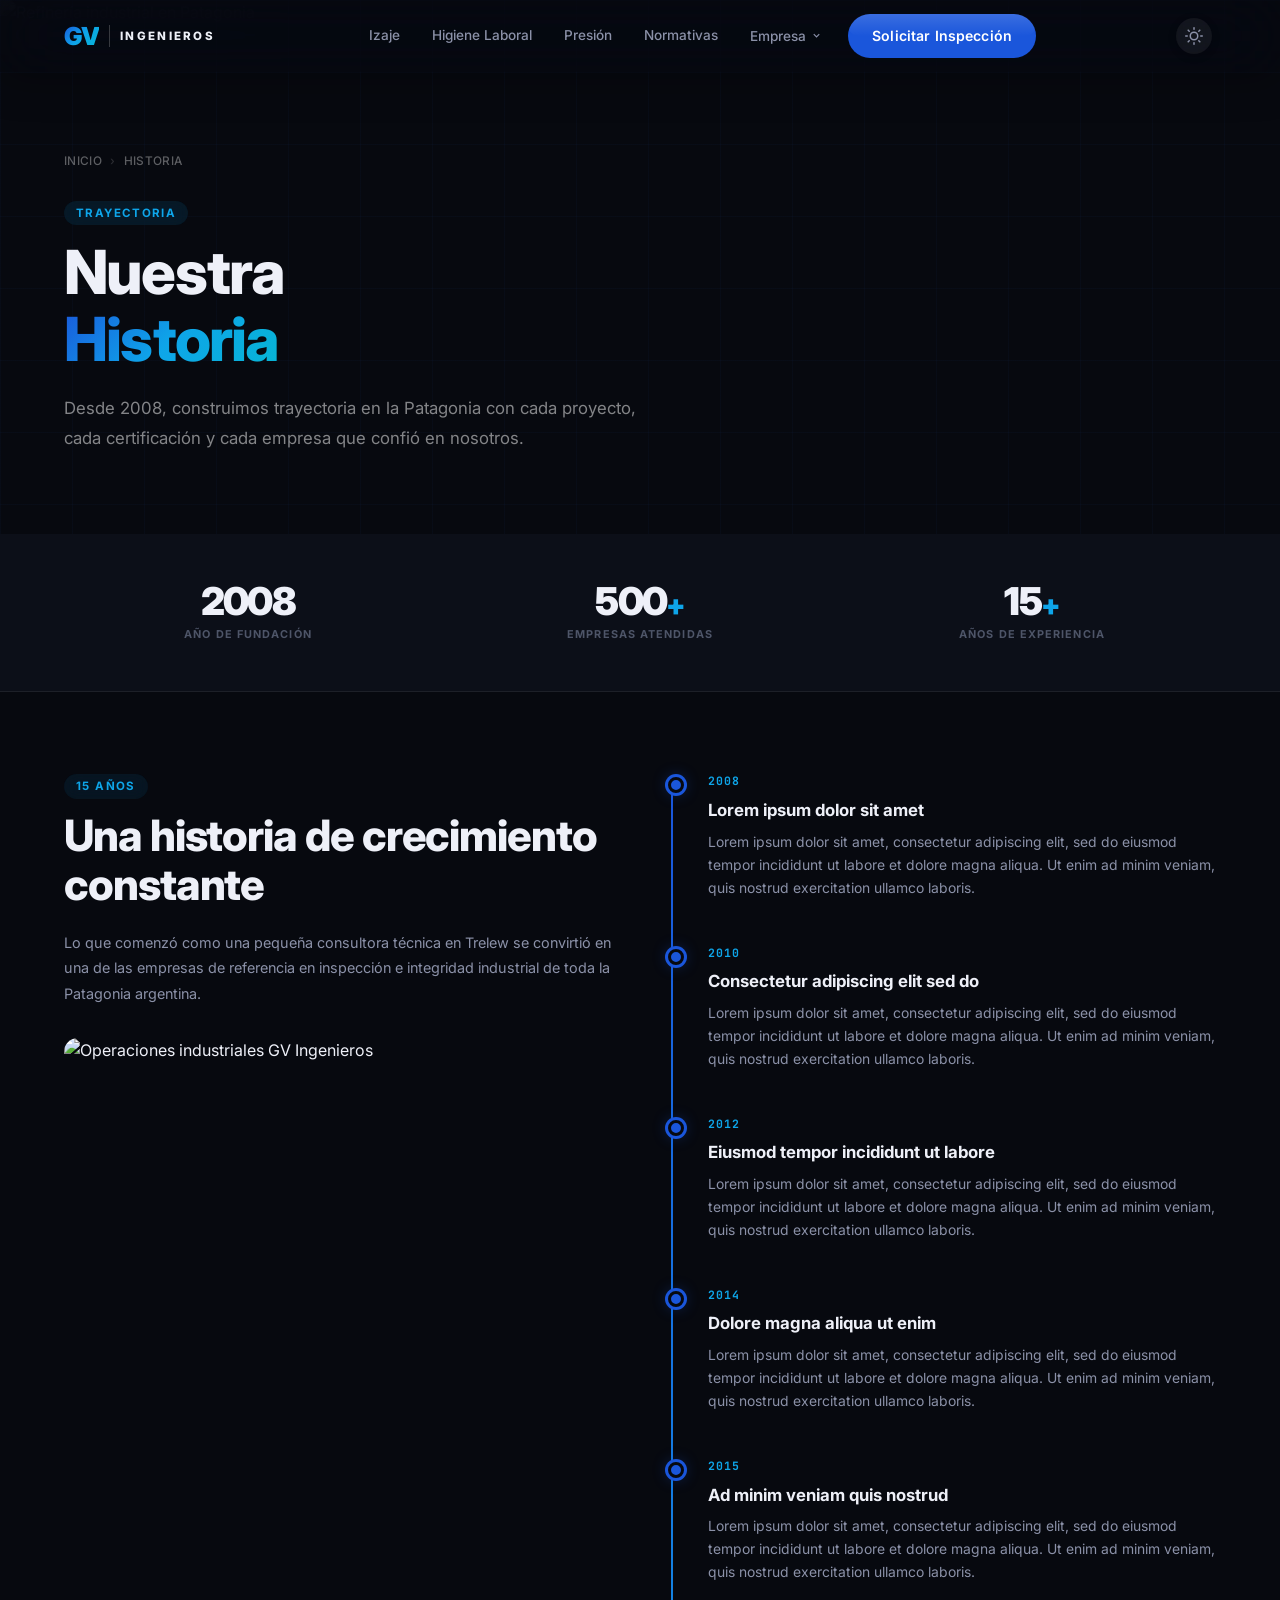
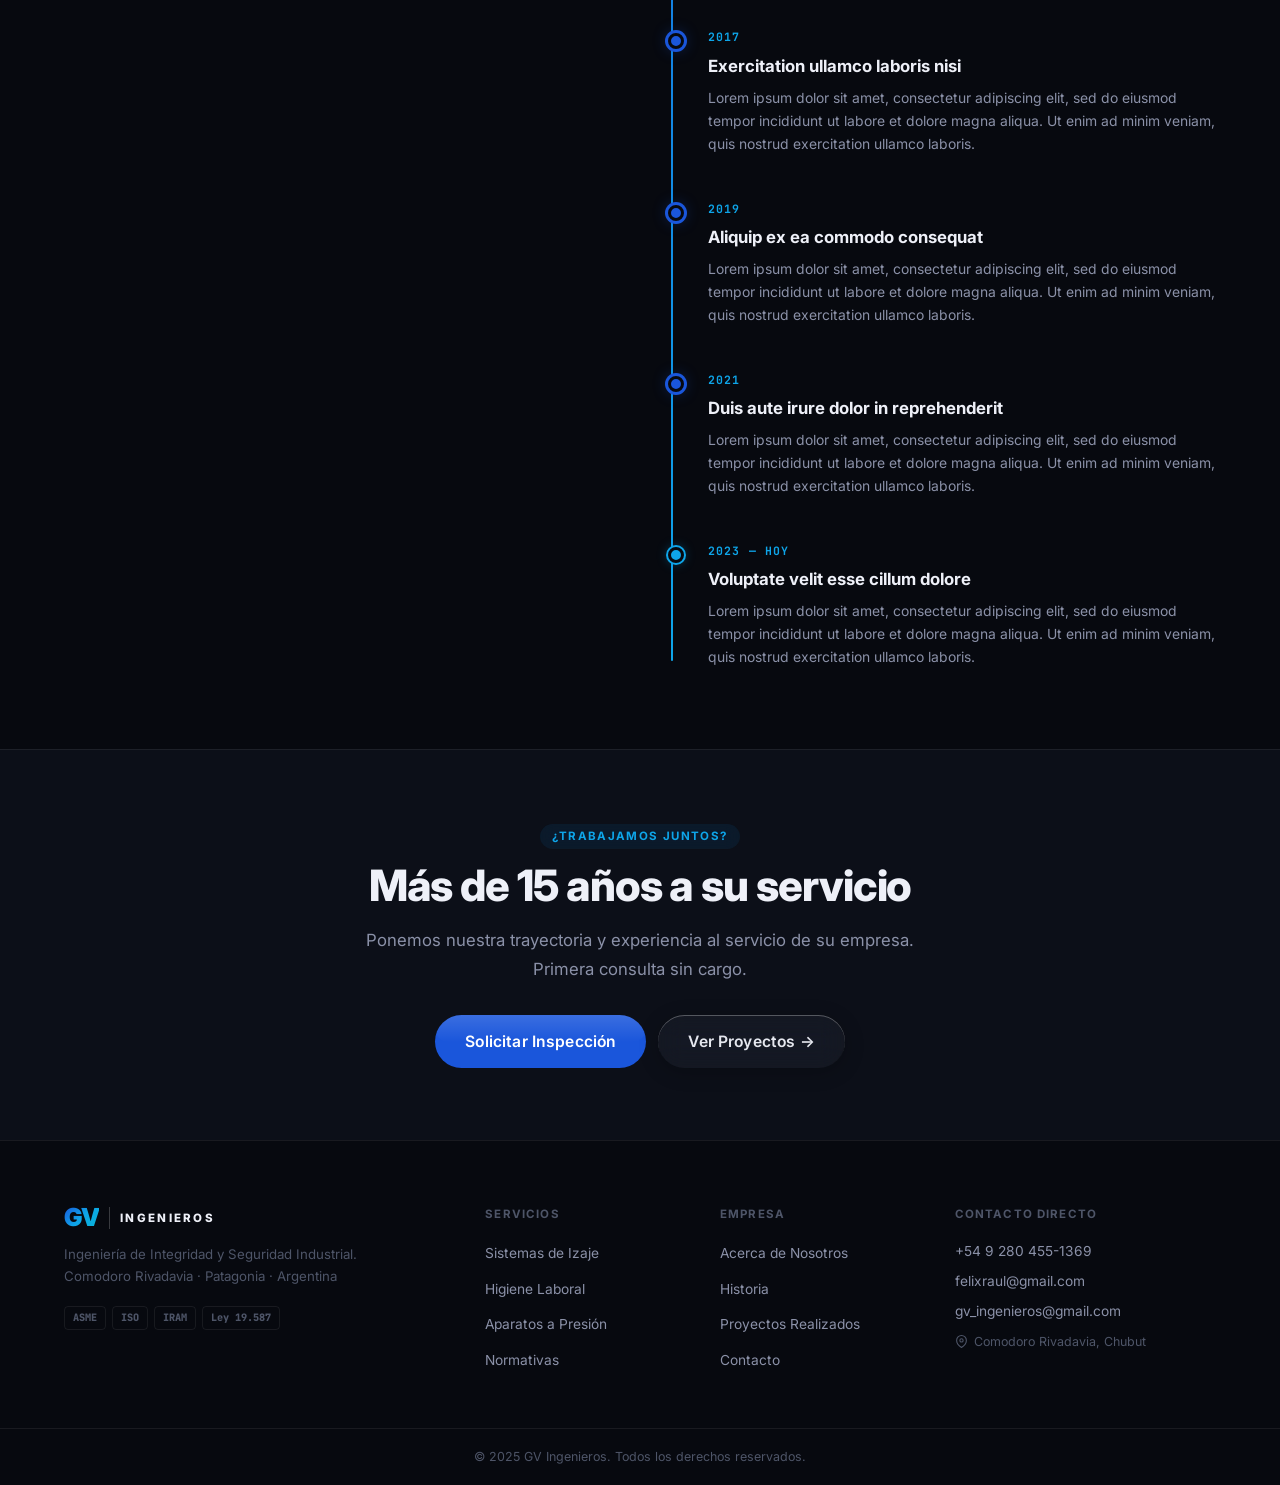
==== commit 4f80c5ba: "fix(historia): títulos del timeline reemplazados por lorem ipsum https://claude.ai/code/session_019q" ====
--- a/historia.html
+++ b/historia.html
@@ -131,63 +131,63 @@
             <div class="timeline__item">
               <div class="timeline__dot"></div>
               <div class="timeline__year">2008</div>
-              <div class="timeline__title">Fundación de GV Ingenieros</div>
+              <div class="timeline__title">Lorem ipsum dolor sit amet</div>
               <div class="timeline__desc">Lorem ipsum dolor sit amet, consectetur adipiscing elit, sed do eiusmod tempor incididunt ut labore et dolore magna aliqua. Ut enim ad minim veniam, quis nostrud exercitation ullamco laboris.</div>
             </div>
 
             <div class="timeline__item">
               <div class="timeline__dot"></div>
               <div class="timeline__year">2010</div>
-              <div class="timeline__title">Primera habilitación para equipos de izaje</div>
+              <div class="timeline__title">Consectetur adipiscing elit sed do</div>
               <div class="timeline__desc">Lorem ipsum dolor sit amet, consectetur adipiscing elit, sed do eiusmod tempor incididunt ut labore et dolore magna aliqua. Ut enim ad minim veniam, quis nostrud exercitation ullamco laboris.</div>
             </div>
 
             <div class="timeline__item">
               <div class="timeline__dot"></div>
               <div class="timeline__year">2012</div>
-              <div class="timeline__title">Área de Higiene y Seguridad Laboral</div>
+              <div class="timeline__title">Eiusmod tempor incididunt ut labore</div>
               <div class="timeline__desc">Lorem ipsum dolor sit amet, consectetur adipiscing elit, sed do eiusmod tempor incididunt ut labore et dolore magna aliqua. Ut enim ad minim veniam, quis nostrud exercitation ullamco laboris.</div>
             </div>
 
             <div class="timeline__item">
               <div class="timeline__dot"></div>
               <div class="timeline__year">2014</div>
-              <div class="timeline__title">Primer proyecto con empresa multinacional</div>
+              <div class="timeline__title">Dolore magna aliqua ut enim</div>
               <div class="timeline__desc">Lorem ipsum dolor sit amet, consectetur adipiscing elit, sed do eiusmod tempor incididunt ut labore et dolore magna aliqua. Ut enim ad minim veniam, quis nostrud exercitation ullamco laboris.</div>
             </div>
 
             <div class="timeline__item">
               <div class="timeline__dot"></div>
               <div class="timeline__year">2015</div>
-              <div class="timeline__title">Expansión a toda la Cuenca del GSJ</div>
+              <div class="timeline__title">Ad minim veniam quis nostrud</div>
               <div class="timeline__desc">Lorem ipsum dolor sit amet, consectetur adipiscing elit, sed do eiusmod tempor incididunt ut labore et dolore magna aliqua. Ut enim ad minim veniam, quis nostrud exercitation ullamco laboris.</div>
             </div>
 
             <div class="timeline__item">
               <div class="timeline__dot"></div>
               <div class="timeline__year">2017</div>
-              <div class="timeline__title">Certificación ASME VIII y B30</div>
+              <div class="timeline__title">Exercitation ullamco laboris nisi</div>
               <div class="timeline__desc">Lorem ipsum dolor sit amet, consectetur adipiscing elit, sed do eiusmod tempor incididunt ut labore et dolore magna aliqua. Ut enim ad minim veniam, quis nostrud exercitation ullamco laboris.</div>
             </div>
 
             <div class="timeline__item">
               <div class="timeline__dot"></div>
               <div class="timeline__year">2019</div>
-              <div class="timeline__title">Tecnología de ultrasonido industrial</div>
+              <div class="timeline__title">Aliquip ex ea commodo consequat</div>
               <div class="timeline__desc">Lorem ipsum dolor sit amet, consectetur adipiscing elit, sed do eiusmod tempor incididunt ut labore et dolore magna aliqua. Ut enim ad minim veniam, quis nostrud exercitation ullamco laboris.</div>
             </div>
 
             <div class="timeline__item">
               <div class="timeline__dot"></div>
               <div class="timeline__year">2021</div>
-              <div class="timeline__title">Ingreso al mercado de energías renovables</div>
+              <div class="timeline__title">Duis aute irure dolor in reprehenderit</div>
               <div class="timeline__desc">Lorem ipsum dolor sit amet, consectetur adipiscing elit, sed do eiusmod tempor incididunt ut labore et dolore magna aliqua. Ut enim ad minim veniam, quis nostrud exercitation ullamco laboris.</div>
             </div>
 
             <div class="timeline__item">
               <div class="timeline__dot" style="background:var(--brand-teal);box-shadow:0 0 0 2px var(--brand-teal),0 0 12px rgba(14,165,233,0.4);"></div>
               <div class="timeline__year">2023 — Hoy</div>
-              <div class="timeline__title">15 años, 500+ empresas, nueva etapa</div>
+              <div class="timeline__title">Voluptate velit esse cillum dolore</div>
               <div class="timeline__desc">Lorem ipsum dolor sit amet, consectetur adipiscing elit, sed do eiusmod tempor incididunt ut labore et dolore magna aliqua. Ut enim ad minim veniam, quis nostrud exercitation ullamco laboris.</div>
             </div>
 
--- a/styles.css
+++ b/styles.css
@@ -2044,7 +2044,7 @@
 .subhero__bg-img {
   width: 100%; height: 100%;
   object-fit: cover;
-  filter: brightness(0.42) saturate(0.75);
+  filter: brightness(0.62) saturate(0.85);
 }
 .subhero__overlay {
   position: absolute;
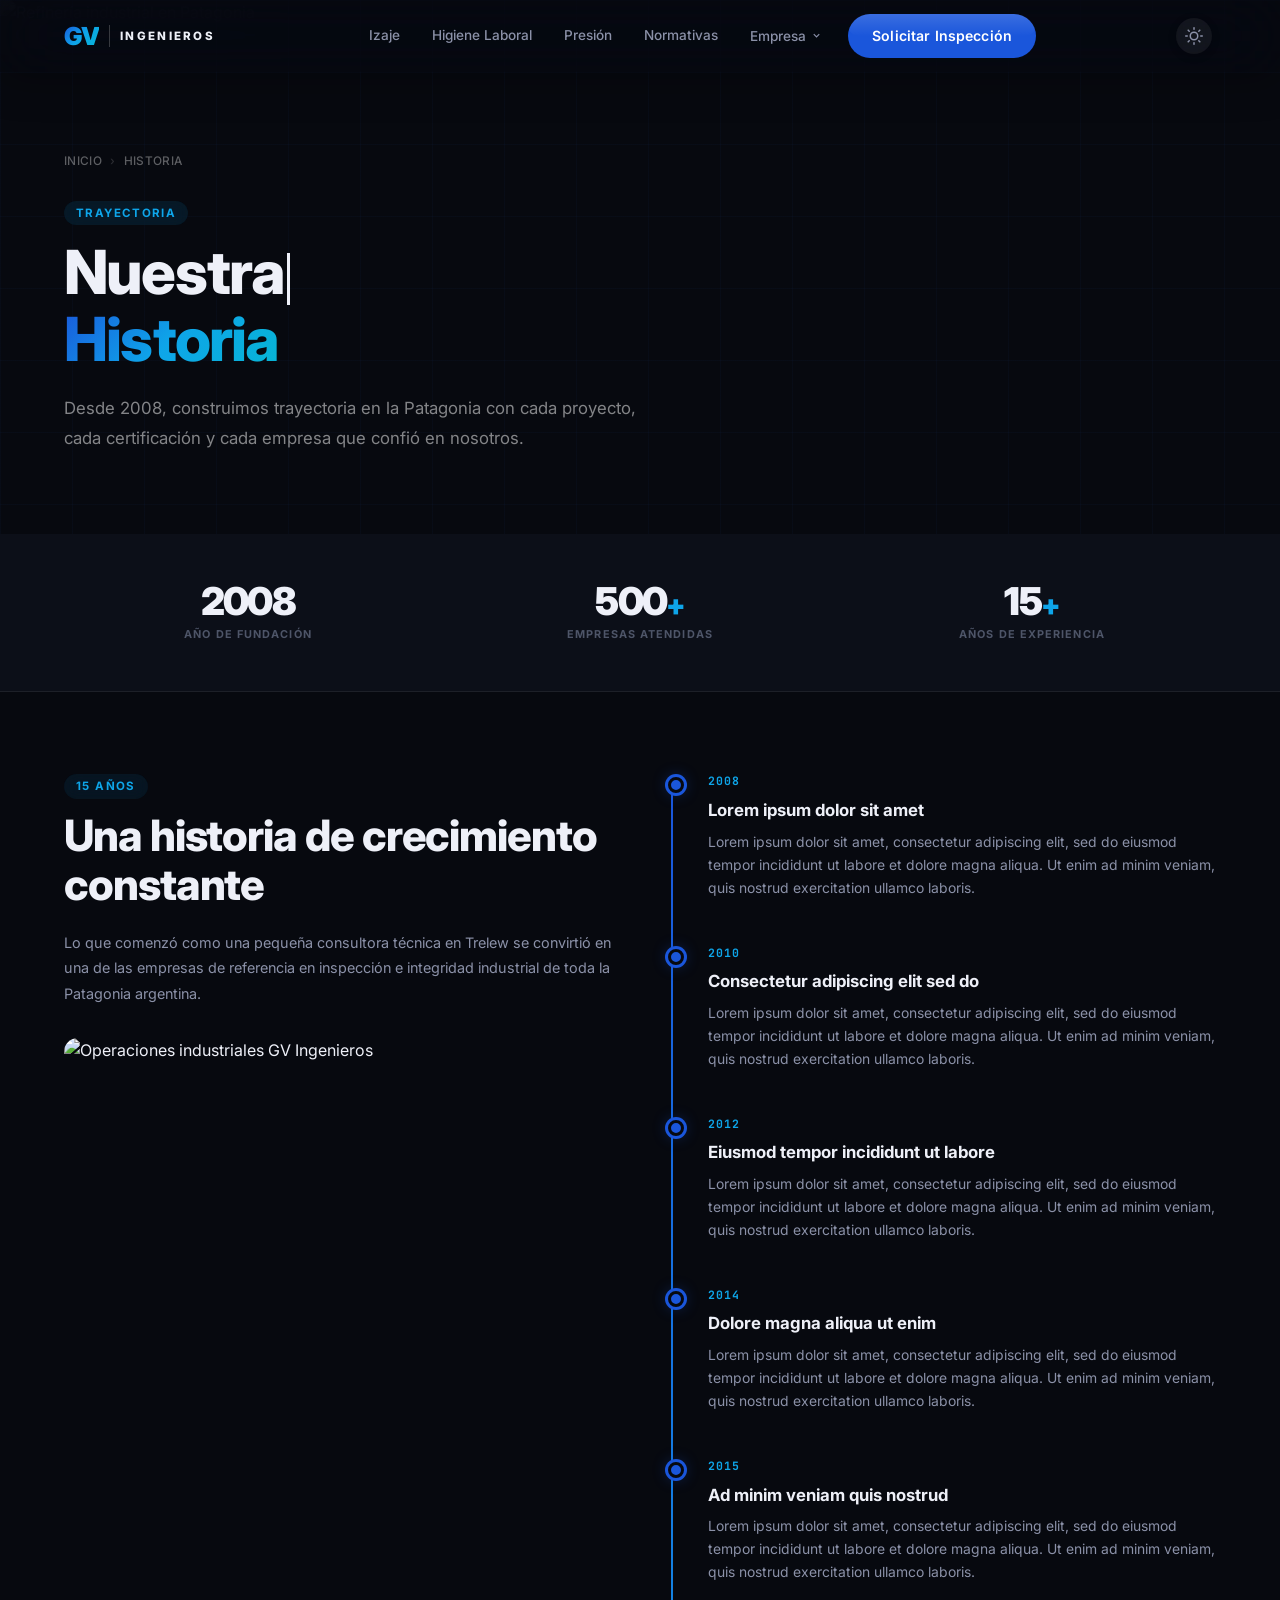
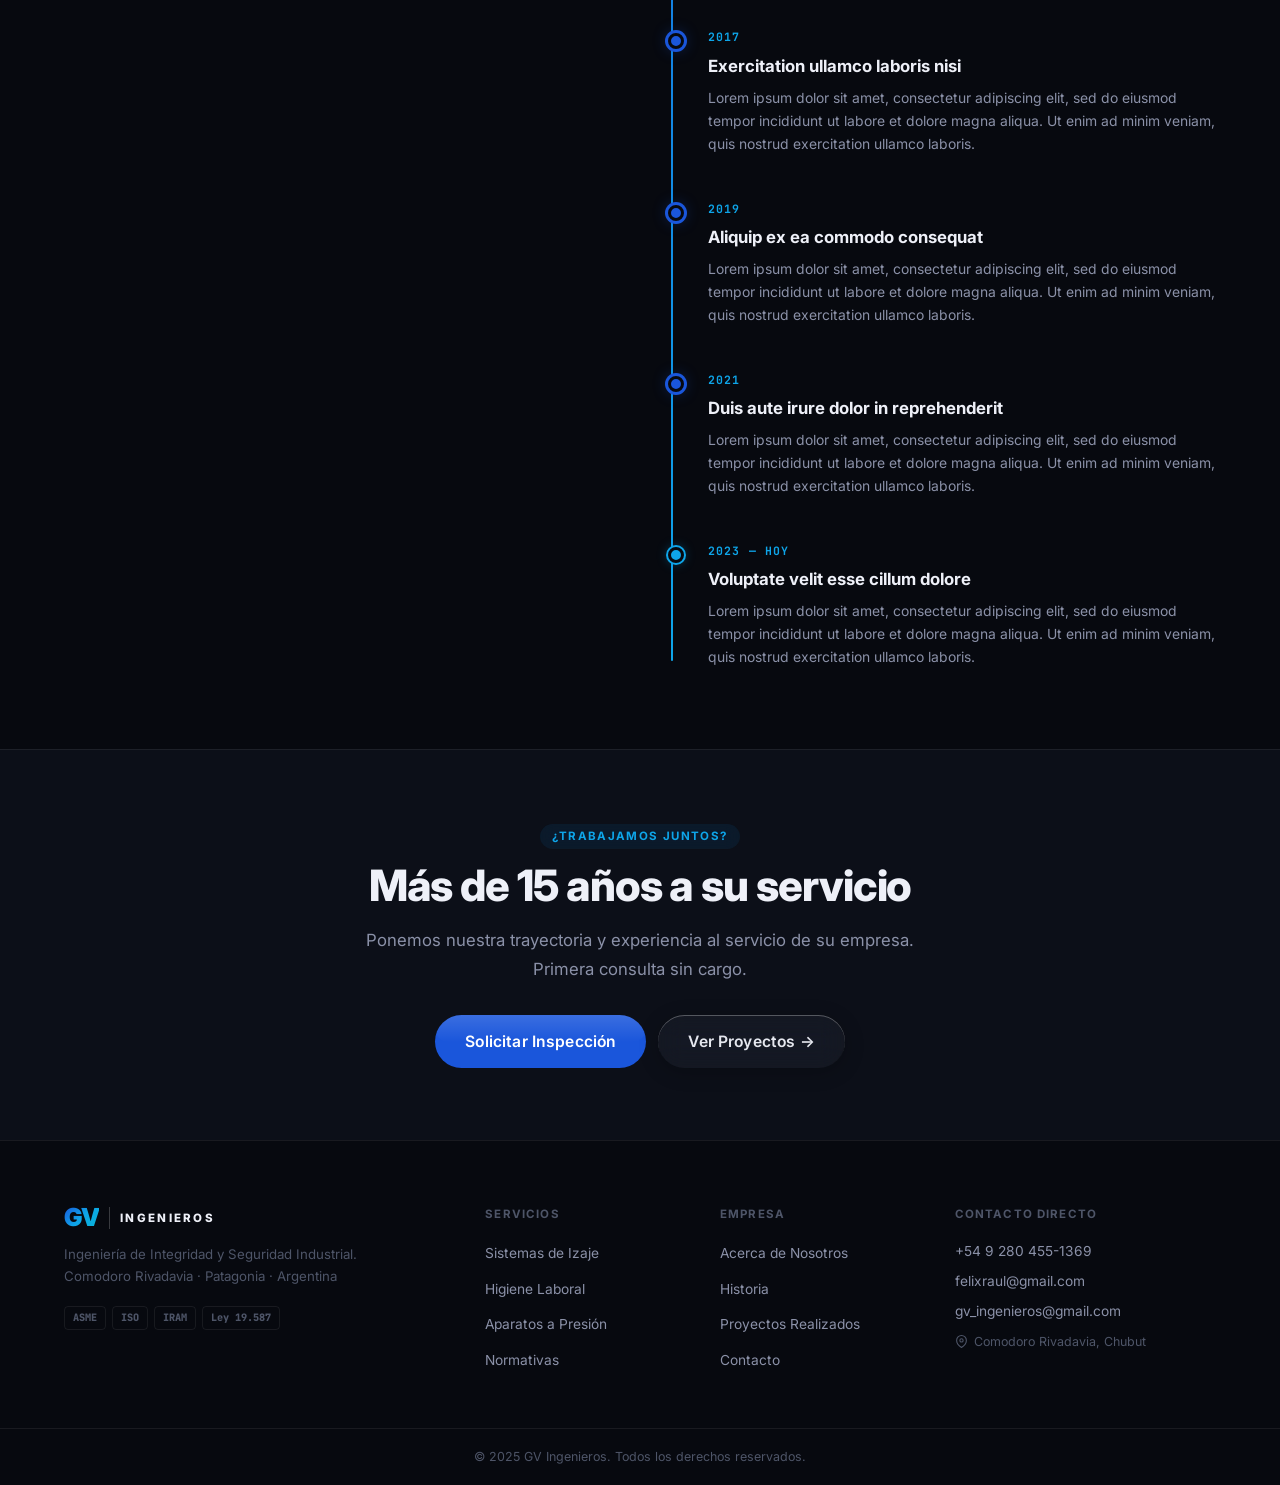
==== commit 8275a191: "feat(historia): scroll progress bar, typing effect y timeline activo - Barra de progreso de lectura " ====
--- a/historia.html
+++ b/historia.html
@@ -12,6 +12,7 @@
   <link href="https://fonts.googleapis.com/css2?family=Inter:wght@300;400;500;600;700;800;900&family=JetBrains+Mono:wght@400;500&display=swap" rel="stylesheet" />
 </head>
 <body>
+  <div id="scrollProgressBar"></div>
 
   <!-- ===== HEADER ===== -->
   <header class="header scrolled" id="header">
@@ -69,7 +70,7 @@
         </nav>
         <span class="subhero__label">Trayectoria</span>
         <h1 class="subhero__title">
-          Nuestra<br />
+          <span id="typingNuestra"></span><br />
           <span class="gradient-text">Historia</span>
         </h1>
         <p class="subhero__sub">
@@ -126,7 +127,8 @@
 
         <!-- Timeline -->
         <div class="reveal">
-          <div class="timeline">
+          <div class="timeline" id="timeline">
+            <div class="timeline__fill" id="timelineFill"></div>
 
             <div class="timeline__item">
               <div class="timeline__dot"></div>
@@ -268,5 +270,71 @@
   </a>
 
   <script src="script.js"></script>
+  <script>
+    /* --- Scroll Progress Bar --- */
+    const progressBar = document.getElementById('scrollProgressBar');
+    function updateProgress() {
+      const scrollTop = window.scrollY;
+      const docHeight = document.documentElement.scrollHeight - window.innerHeight;
+      progressBar.style.width = (docHeight > 0 ? (scrollTop / docHeight) * 100 : 0) + '%';
+    }
+
+    /* --- Timeline active on scroll --- */
+    const timelineEl   = document.getElementById('timeline');
+    const fillEl       = document.getElementById('timelineFill');
+    const timelineItems = document.querySelectorAll('.timeline__item');
+
+    function updateTimeline() {
+      if (!timelineEl || !fillEl) return;
+      const rect     = timelineEl.getBoundingClientRect();
+      const lineTop  = rect.top + window.scrollY + 8;
+      const lineH    = timelineEl.offsetHeight - 16;
+      const scrollMid = window.scrollY + window.innerHeight * 0.55;
+      const progress = Math.min(1, Math.max(0, (scrollMid - lineTop) / lineH));
+      fillEl.style.height = (progress * 100) + '%';
+
+      timelineItems.forEach(item => {
+        const dotRect = item.querySelector('.timeline__dot').getBoundingClientRect();
+        const dotY    = dotRect.top + window.scrollY;
+        if (dotY <= scrollMid) {
+          item.classList.add('is-active');
+        } else {
+          item.classList.remove('is-active');
+        }
+      });
+    }
+
+    /* --- Typing effect --- */
+    function typeText(el, text, speed) {
+      let i = 0;
+      const cursor = document.createElement('span');
+      cursor.className = 'typing-cursor';
+      el.appendChild(cursor);
+      const interval = setInterval(() => {
+        if (i < text.length) {
+          el.insertBefore(document.createTextNode(text[i]), cursor);
+          i++;
+        } else {
+          clearInterval(interval);
+          setTimeout(() => cursor.remove(), 800);
+        }
+      }, speed);
+    }
+
+    document.addEventListener('DOMContentLoaded', () => {
+      const typingEl = document.getElementById('typingNuestra');
+      if (typingEl) {
+        setTimeout(() => typeText(typingEl, 'Nuestra', 90), 400);
+      }
+    });
+
+    window.addEventListener('scroll', () => {
+      updateProgress();
+      updateTimeline();
+    }, { passive: true });
+
+    updateProgress();
+    updateTimeline();
+  </script>
 </body>
 </html>
--- a/styles.css
+++ b/styles.css
@@ -1492,6 +1492,59 @@
 /* ============================================================
    WHATSAPP FLOATING BTN
    ============================================================ */
+/* ===== SCROLL PROGRESS BAR ===== */
+#scrollProgressBar {
+  position: fixed;
+  top: 0; left: 0;
+  width: 0%;
+  height: 3px;
+  background: linear-gradient(to right, var(--brand-blue), var(--brand-teal));
+  z-index: 9999;
+  transition: width 0.08s linear;
+  pointer-events: none;
+}
+
+/* ===== TIMELINE FILL & ACTIVE ===== */
+.timeline__fill {
+  position: absolute;
+  left: 7px; top: 8px;
+  width: 2px;
+  height: 0%;
+  background: linear-gradient(to bottom, var(--brand-blue), var(--brand-teal));
+  border-radius: 2px;
+  z-index: 1;
+  transition: height 0.15s ease-out;
+}
+.timeline__item.is-active .timeline__dot {
+  background: var(--brand-teal);
+  box-shadow: 0 0 0 3px var(--bg), 0 0 0 5px var(--brand-teal), 0 0 18px rgba(14,165,233,0.5);
+  transform: scale(1.25);
+  transition: transform 0.3s ease, box-shadow 0.3s ease;
+}
+.timeline__item.is-active .timeline__year {
+  color: var(--brand-blue);
+}
+.timeline__item.is-active .timeline__title {
+  color: var(--brand-teal);
+}
+.timeline__dot {
+  transition: transform 0.3s ease, box-shadow 0.3s ease, background 0.3s ease;
+}
+
+/* ===== TYPING CURSOR ===== */
+.typing-cursor {
+  display: inline-block;
+  width: 3px;
+  height: 0.85em;
+  background: var(--text);
+  margin-left: 3px;
+  vertical-align: middle;
+  animation: blink 0.75s step-end infinite;
+}
+@keyframes blink {
+  50% { opacity: 0; }
+}
+
 .wa-btn {
   position: fixed;
   bottom: 28px; right: 28px;
